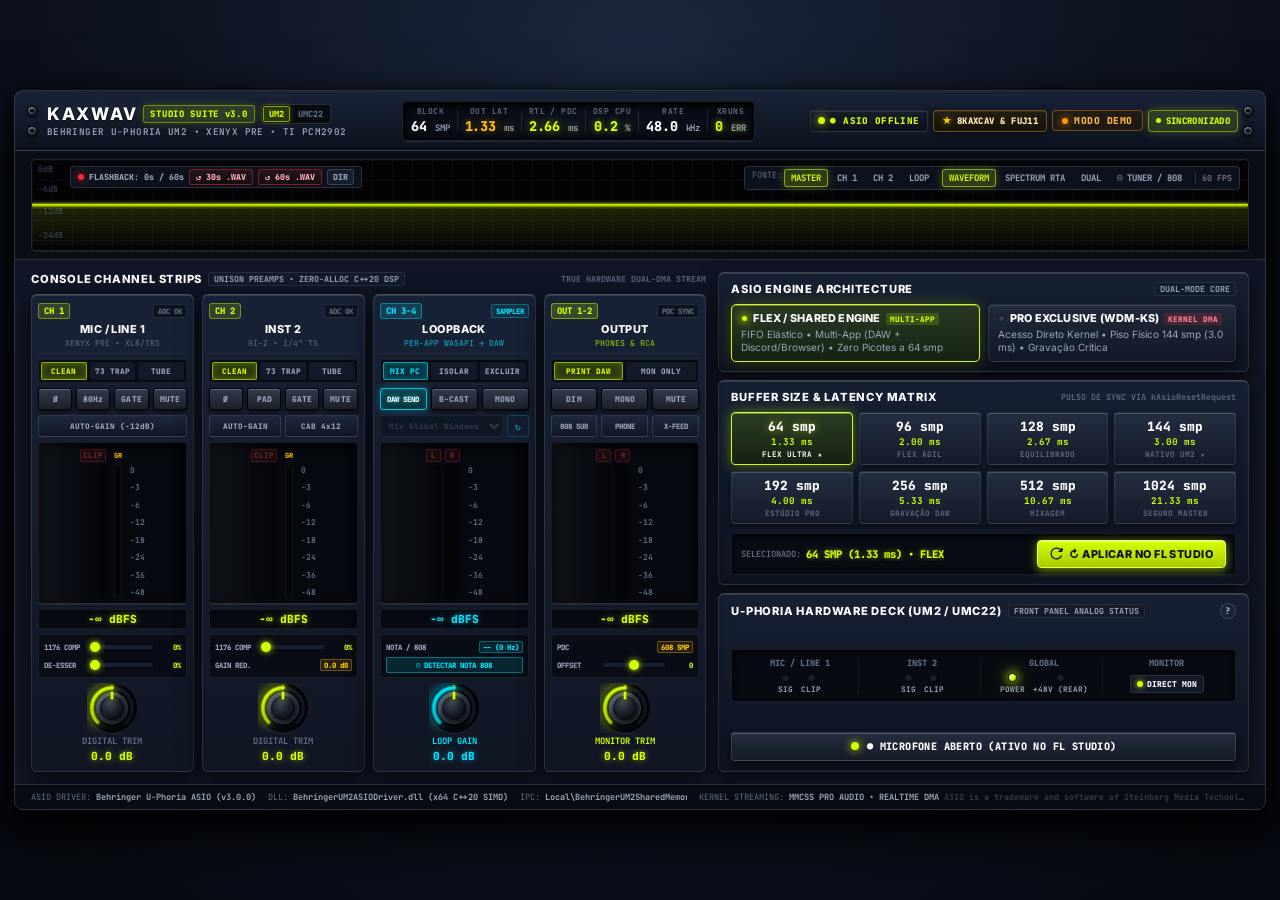
==== panel/web/index.html @ d06e55dd "chore: importa código atual (estado pós-rollback 31/10) Importa C:\driver xd\behringer-um2 conforme " ====
<!DOCTYPE html>
<html lang="pt-BR">
<head>
  <meta charset="UTF-8">
  <meta name="viewport" content="width=device-width, initial-scale=1.0">
  <title>KaxWav Studio — Behringer U-Phoria Console</title>
  <link rel="preconnect" href="https://fonts.googleapis.com">
  <link rel="preconnect" href="https://fonts.gstatic.com" crossorigin>
  <link href="https://fonts.googleapis.com/css2?family=Inter:wght@400;500;600;700;800&family=JetBrains+Mono:wght@400;500;600;700;800&display=swap" rel="stylesheet">
  <link rel="stylesheet" href="style.css">
</head>
<body class="studio-body">
  <!-- Shared Hardware SVG Gradients & Filters (Skeuomorphic Realism) -->
  <svg width="0" height="0" style="position:absolute;visibility:hidden;" aria-hidden="true">
    <defs>
      <linearGradient id="knobBevelGrad" x1="20%" y1="15%" x2="80%" y2="85%">
        <stop offset="0%" stop-color="#555E72" />
        <stop offset="40%" stop-color="#2D3342" />
        <stop offset="100%" stop-color="#141822" />
      </linearGradient>
      <radialGradient id="knobDishGrad" cx="38%" cy="32%" r="65%">
        <stop offset="0%" stop-color="#3A4354" />
        <stop offset="65%" stop-color="#1B202A" />
        <stop offset="100%" stop-color="#0E1117" />
      </radialGradient>
    </defs>
  </svg>

  <!-- 19" Rack Chassis Unit -->
  <div class="rack-chassis">
    
    <!-- TOP RACK HEADER (Altura Fixa 68px, Exclusivo UM2) -->
    <header class="top-rack-header">
      <!-- Left: Machined Rack Screws & Logo -->
      <div class="header-left">
        <div class="rack-screws">
          <div class="hex-screw"><div class="hex-inner"></div></div>
          <div class="hex-screw"><div class="hex-inner"></div></div>
        </div>
        <div class="brand-group">
          <div class="brand-line">
            <span class="brand-title">KAXWAV</span>
            <span class="badge-studio">STUDIO SUITE v3.0</span>
            <div class="hw-model-switch" id="hwModelSwitch" title="Alternar perfil de hardware entre Behringer UM2 (XENYX) e UMC22 (MIDAS)">
              <button class="btn-hw-model active" id="btnModelUm2" data-model="0">UM2</button>
              <button class="btn-hw-model" id="btnModelUmc22" data-model="1">UMC22</button>
            </div>
          </div>
          <span class="brand-subtitle" id="brandSubtitle">BEHRINGER U-PHORIA UM2 • XENYX PRE • TI PCM2902</span>
        </div>
      </div>

      <!-- Center: Unified OLED Hardware Telemetry Display -->
      <div class="telemetry-oled-panel">
        <div class="oled-cell">
          <span class="oled-label">BLOCK</span>
          <span class="oled-val" id="oledBlockSize">64 <small>SMP</small></span>
        </div>
        <div class="oled-sep"></div>
        <div class="oled-cell">
          <span class="oled-label">OUT LAT</span>
          <span class="oled-val oled-amber" id="oledOutLatency">1.33 <small>ms</small></span>
        </div>
        <div class="oled-sep"></div>
        <div class="oled-cell" title="Latência total reportada ao DAW (Plugin Delay Compensation)">
          <span class="oled-label">RTL / PDC</span>
          <span class="oled-val oled-neon" id="oledRtlLatency">2.66 <small>ms</small></span>
        </div>
        <div class="oled-sep"></div>
        <div class="oled-cell" title="Carga de CPU do motor DSP C++20 em tempo real (QPC)">
          <span class="oled-label">DSP CPU</span>
          <span class="oled-val oled-green" id="oledDspCpu">0.2 <small>%</small></span>
        </div>
        <div class="oled-sep"></div>
        <div class="oled-cell">
          <span class="oled-label">RATE</span>
          <span class="oled-val" id="oledSampleRate">48.0 <small>kHz</small></span>
        </div>
        <div class="oled-sep"></div>
        <div class="oled-cell">
          <span class="oled-label">XRUNS</span>
          <span class="oled-val oled-green" id="oledXruns">0 <small>ERR</small></span>
        </div>
      </div>

      <!-- Right: ASIO Status Capsule & Sync Badge -->
      <div class="header-right">
        <div class="asio-status-badge active" id="asioBadge">
          <span class="status-led-pulse" id="asioLedPulse"></span>
          <span class="asio-status-text" id="asioStatusText">DSP ACTIVE • UM2</span>
        </div>
        <button class="credits-badge-capsule" id="btnCredits" title="Créditos dos Desenvolvedores e Apoio ao Projeto">
          <span class="credits-star">★</span>
          <span class="credits-text">8KAXCAV &amp; FUJ11</span>
        </button>
        <div class="license-badge-capsule demo" id="licenseBadgeCapsule" title="Clique para gerenciar licença KaxWav Pro">
          <span class="license-dot"></span>
          <span class="license-text" id="licenseBadgeText">MODO DEMO</span>
        </div>
        <div class="sync-badge-capsule synced" id="syncStatusCapsule">
          <span class="sync-dot"></span>
          <span class="sync-text" id="syncStatusText">SINCRONIZADO</span>
        </div>
        <div class="rack-screws right-screws">
          <div class="hex-screw"><div class="hex-inner"></div></div>
          <div class="hex-screw"><div class="hex-inner"></div></div>
        </div>
      </div>
    </header>

    <!-- DUAL SIGNAL MONITOR (Osciloscópio CRT + Analisador de Espectro RTA + Chromatic Tuner / 808 Key) -->
    <section class="signal-monitor-section">
      <div class="monitor-glass-viewport">
        <!-- Canvas de alta precisão 60 FPS -->
        <canvas id="scopeCanvas" height="92"></canvas>
        <div class="graticule-overlay" id="graticuleOverlay">
          <span class="grat-db db-0">0dB</span>
          <span class="grat-db db-6">-6dB</span>
          <span class="grat-db db-12">-12dB</span>
          <span class="grat-db db-24">-24dB</span>
        </div>
        <div class="crt-scanlines"></div>

        <!-- Flashback 60s Circular RAM Recorder Bar (Top-Left) -->
        <div class="flashback-bar-left" id="flashbackBar" title="Gravador circular em RAM: salva os últimos 30s ou 60s de áudio mesmo sem apertar REC no DAW">
          <span class="flashback-rec-dot"></span>
          <span class="flashback-status-text" id="flashbackStatusText">FLASHBACK: 0s / 60s</span>
          <button class="btn-flashback-pill" id="btnFlashback30" title="Salvar últimos 30 segundos em .WAV (16-bit 48kHz Estéreo)">↺ 30s .WAV</button>
          <button class="btn-flashback-pill" id="btnFlashback60" title="Salvar últimos 60 segundos em .WAV (16-bit 48kHz Estéreo)">↺ 60s .WAV</button>
          <button class="btn-flashback-pill btn-flashback-folder" id="btnFlashbackFolder" title="Abrir pasta de capturas Flashback">DIR</button>
        </div>

        <!-- Monitor Bar Controls (Top-Right) -->
        <div class="monitor-controls-row">
          <div class="source-selector" id="scopeSourceSelector" title="Canal fonte do osciloscópio / RTA">
            <span class="ctrl-sublabel">FONTE:</span>
            <button class="btn-source-pill active" data-source="master">MASTER</button>
            <button class="btn-source-pill" data-source="ch1">CH 1</button>
            <button class="btn-source-pill" data-source="ch2">CH 2</button>
            <button class="btn-source-pill" data-source="loopback">LOOP</button>
          </div>
          <div class="source-selector" id="tunerSourceSelector" style="display:none;" title="Canal fonte do Afinador Cromático YIN / Detector de 808">
            <span class="ctrl-sublabel">AFINAR:</span>
            <button class="btn-tuner-src-pill" data-tunersrc="1">CH1 VOZ</button>
            <button class="btn-tuner-src-pill active" data-tunersrc="2">CH2 INST</button>
            <button class="btn-tuner-src-pill" data-tunersrc="3">LOOP 808</button>
          </div>
          <div class="mode-selector">
            <button class="btn-mode-pill active" id="btnModeWave">WAVEFORM</button>
            <button class="btn-mode-pill" id="btnModeRta">SPECTRUM RTA</button>
            <button class="btn-mode-pill" id="btnModeDual">DUAL</button>
            <button class="btn-mode-pill btn-mode-tuner" id="btnModeTuner" title="Afinador Cromático Estroboscópico YIN + Detector de Nota Fundamental de 808">◎ TUNER / 808</button>
          </div>
          <span class="fps-badge">60 FPS</span>
        </div>
      </div>
    </section>

    <!-- MAIN CONSOLE WORKSPACE (Duas Colunas Balanceadas: 58% Mixer / 42% Engine) -->
    <main class="console-main-layout">
      
      <!-- COLUNA ESQUERDA (58%): 4 CHANNEL STRIPS VERTICAIS ESTILO CONSOLE SSL / UA -->
      <section class="channel-strips-col">
        <div class="module-title-bar">
          <div class="title-with-pill">
            <span class="panel-section-title">CONSOLE CHANNEL STRIPS</span>
            <span class="pill-spec">UNISON PREAMPS • ZERO-ALLOC C++20 DSP</span>
          </div>
          <span class="txt-subinfo">TRUE HARDWARE DUAL-DMA STREAM</span>
        </div>

        <div class="channel-strips-grid">
          
          <!-- STRIP 1: CH 1 • MIC / LINE 1 (XLR/TRS) -->
          <div class="channel-strip" id="stripCh1">
            <div class="strip-header">
              <div class="strip-badge-row">
                <span class="strip-id-badge ch1-badge">CH 1</span>
                <span class="adc-clip-badge" id="adcClipBadge1" title="Indicador de Saturação do Conversor Analógico-Digital Burr-Brown PCM2902 (Pré-Trim)">ADC OK</span>
              </div>
              <span class="strip-title" title="Input 1: Microfone XLR ou Line In TRS">MIC / LINE 1</span>
              <span class="strip-spec" id="ch1PreSpec">XENYX PRE • XLR/TRS</span>
            </div>

            <!-- Seletor de Modelagem Analógica Unison -->
            <div class="strip-mode-bar" title="Modelagem Harmônica de Pré-Amplificador Analógico">
              <button class="btn-strip-mode active" data-ch="1" data-preamp="0">CLEAN</button>
              <button class="btn-strip-mode" data-ch="1" data-preamp="1" title="Neve 1073 Trap Vocal: Corpo em 110Hz, Saturação Assimétrica + Air 12kHz">73 TRAP</button>
              <button class="btn-strip-mode" data-ch="1" data-preamp="2" title="12AX7 Tube Warmth: Harmônicos Pares Quentes">TUBE</button>
            </div>

            <!-- Botões Táticos de Canal estilo SSL -->
            <div class="tactile-buttons-row">
              <button class="btn-tactile" id="btnPhase1" title="Inversor de Fase Polaridade 180°">Ø</button>
              <button class="btn-tactile" id="btnHpf1" title="Filtro Passa-Altas 80Hz Low-Cut">80Hz</button>
              <button class="btn-tactile" id="btnGate1" title="Noise Gate de Estúdio com Histerese (-52dBFS)">GATE</button>
              <button class="btn-tactile btn-mute-ch" id="btnMute1" title="Mute Instantâneo deste canal">MUTE</button>
            </div>

            <!-- Barra Utilitária: Smart Auto-Gain -->
            <div class="strip-utility-bar">
              <button class="btn-utility-action" id="btnAutoGain1" title="Calibra automaticamente o Digital Trim para cravar picos vocais em -12 dBFS">AUTO-GAIN (-12dB)</button>
            </div>

            <!-- Medidor VU Vertical + Barra de Gain Reduction (GR) -->
            <div class="vertical-vu-chassis">
              <div class="meter-rail">
                <div class="clip-led-top" id="clipLed1" title="Clique para resetar indicador de pico">CLIP</div>
                <canvas id="vuCanvas1" class="vertical-vu-canvas" width="26" height="132"></canvas>
              </div>
              <div class="gr-rail" title="Redução de Ganho (GR) do Compressor 1176 FET + De-Esser">
                <span class="gr-tag" id="grTag1">GR</span>
                <div class="gr-track">
                  <div class="gr-fill" id="grFill1"></div>
                </div>
              </div>
              <div class="vu-scale-labels">
                <span>0</span><span>-3</span><span>-6</span><span>-12</span><span>-18</span><span>-24</span><span>-36</span><span>-48</span>
              </div>
            </div>

            <!-- Leitura Digital Tabular -->
            <div class="db-readout-box" id="dbBox1">-∞ dBFS</div>

            <!-- Rack Micro-FX: 1176 FET Comp + De-Esser -->
            <div class="strip-fx-rack">
              <div class="fx-slider-row" title="Compressor Vocal Estilo 1176 FET (Ataque Rápido)">
                <span class="fx-lbl">1176 COMP</span>
                <input type="range" class="fx-mini-slider" id="sliderComp1" min="0" max="100" value="0">
                <span class="fx-val" id="valComp1">0%</span>
              </div>
              <div class="fx-slider-row" title="De-Esser Dinâmico Split-Band (6.5kHz Sibilância)">
                <span class="fx-lbl">DE-ESSER</span>
                <input type="range" class="fx-mini-slider" id="sliderDeEss1" min="0" max="100" value="0">
                <span class="fx-val" id="valDeEss1">0%</span>
              </div>
            </div>

            <!-- Rotary Vector Knob: Digital Trim -->
            <div class="strip-knob-wrapper">
              <div class="rotary-knob-dial" id="knobTrim1" data-val="100" data-min="0" data-max="200" title="Arrastar verticalmente para Trim (-24dB a +12dB) • Duplo-clique reseta em 0.0dB">
                <svg class="knob-svg" viewBox="0 0 56 56">
                  <circle cx="28" cy="28" r="26" class="knob-well"/>
                  <circle cx="28" cy="4" r="1.5" class="knob-top-bead"/>
                  <circle cx="28" cy="28" r="22.5" class="knob-base-ring"/>
                  <circle cx="28" cy="28" r="22.5" class="knob-fill-arc" id="arcTrim1"/>
                  <circle cx="28" cy="28" r="17.5" class="knob-cap-outer" fill="url(#knobBevelGrad)"/>
                  <circle cx="28" cy="28" r="13" class="knob-cap-inner" fill="url(#knobDishGrad)"/>
                  <line x1="28" y1="11" x2="28" y2="17" class="knob-needle" id="needleTrim1"/>
                </svg>
              </div>
              <span class="knob-legend">DIGITAL TRIM</span>
              <span class="knob-numeric" id="valTrim1">0.0 dB</span>
            </div>
          </div>

          <!-- STRIP 2: CH 2 • INST 2 (HI-Z 1/4" TS GUITAR/BASS) -->
          <div class="channel-strip" id="stripCh2">
            <div class="strip-header">
              <div class="strip-badge-row">
                <span class="strip-id-badge ch2-badge">CH 2</span>
                <span class="adc-clip-badge" id="adcClipBadge2" title="Indicador de Saturação do Conversor Analógico-Digital Burr-Brown PCM2902 (Pré-Trim)">ADC OK</span>
              </div>
              <span class="strip-title" title="Input 2: Instrumento P10 Hi-Z Direto (Guitarra/Baixo)">INST 2</span>
              <span class="strip-spec">HI-Z • 1/4" TS</span>
            </div>

            <!-- Seletor de Modelagem Analógica Unison -->
            <div class="strip-mode-bar" title="Modelagem Harmônica de Pré-Amplificador de Instrumento">
              <button class="btn-strip-mode active" data-ch="2" data-preamp="0">CLEAN</button>
              <button class="btn-strip-mode" data-ch="2" data-preamp="1" title="73 Drive: Corpo Grave e Mordida Média">73 TRAP</button>
              <button class="btn-strip-mode" data-ch="2" data-preamp="2" title="12AX7 Tube DI: Saturação Valvulada para Guitarra/Baixo">TUBE</button>
            </div>

            <!-- Botões Táticos de Canal -->
            <div class="tactile-buttons-row">
              <button class="btn-tactile" id="btnPhase2" title="Inversor de Fase Polaridade 180°">Ø</button>
              <button class="btn-tactile" id="btnPad2" title="Atenuador PAD -10dB (Instrumento Hi-Z)">PAD</button>
              <button class="btn-tactile" id="btnGate2" title="Noise Gate de Estúdio com Histerese (-52dBFS)">GATE</button>
              <button class="btn-tactile btn-mute-ch" id="btnMute2" title="Mute Instantâneo deste canal">MUTE</button>
            </div>

            <!-- Barra Utilitária: Auto-Gain + Cab Sim 4x12 -->
            <div class="strip-utility-bar">
              <button class="btn-utility-action half-util" id="btnAutoGain2" title="Calibra automaticamente o nível de entrada Hi-Z para -12 dBFS">AUTO-GAIN</button>
              <button class="btn-utility-action half-util" id="btnCab2" title="Simulador Analógico de Gabinete 4x12 (Ressono 110Hz + Presença 2.2kHz + Roll-off 4.8kHz)">CAB 4x12</button>
            </div>

            <!-- Medidor VU Vertical + Barra de Gain Reduction (GR) -->
            <div class="vertical-vu-chassis">
              <div class="meter-rail">
                <div class="clip-led-top" id="clipLed2" title="Clique para resetar indicador de pico">CLIP</div>
                <canvas id="vuCanvas2" class="vertical-vu-canvas" width="26" height="132"></canvas>
              </div>
              <div class="gr-rail" title="Redução de Ganho (GR) do Compressor 1176 FET">
                <span class="gr-tag" id="grTag2">GR</span>
                <div class="gr-track">
                  <div class="gr-fill" id="grFill2"></div>
                </div>
              </div>
              <div class="vu-scale-labels">
                <span>0</span><span>-3</span><span>-6</span><span>-12</span><span>-18</span><span>-24</span><span>-36</span><span>-48</span>
              </div>
            </div>

            <!-- Leitura Digital Tabular -->
            <div class="db-readout-box" id="dbBox2">-∞ dBFS</div>

            <!-- Rack Micro-FX: 1176 FET Comp + GR Readout -->
            <div class="strip-fx-rack">
              <div class="fx-slider-row" title="Compressor de Instrumento Estilo 1176 FET">
                <span class="fx-lbl">1176 COMP</span>
                <input type="range" class="fx-mini-slider" id="sliderComp2" min="0" max="100" value="0">
                <span class="fx-val" id="valComp2">0%</span>
              </div>
              <div class="fx-slider-row fx-info-row">
                <span class="fx-lbl">GAIN RED.</span>
                <span class="fx-val-badge" id="lblGrDb2">0.0 dB</span>
              </div>
            </div>

            <!-- Rotary Vector Knob: Digital Trim -->
            <div class="strip-knob-wrapper">
              <div class="rotary-knob-dial" id="knobTrim2" data-val="100" data-min="0" data-max="200" title="Arrastar verticalmente para Trim (-24dB a +12dB) • Duplo-clique reseta em 0.0dB">
                <svg class="knob-svg" viewBox="0 0 56 56">
                  <circle cx="28" cy="28" r="26" class="knob-well"/>
                  <circle cx="28" cy="4" r="1.5" class="knob-top-bead"/>
                  <circle cx="28" cy="28" r="22.5" class="knob-base-ring"/>
                  <circle cx="28" cy="28" r="22.5" class="knob-fill-arc" id="arcTrim2"/>
                  <circle cx="28" cy="28" r="17.5" class="knob-cap-outer" fill="url(#knobBevelGrad)"/>
                  <circle cx="28" cy="28" r="13" class="knob-cap-inner" fill="url(#knobDishGrad)"/>
                  <line x1="28" y1="11" x2="28" y2="17" class="knob-needle" id="needleTrim2"/>
                </svg>
              </div>
              <span class="knob-legend">DIGITAL TRIM</span>
              <span class="knob-numeric" id="valTrim2">0.0 dB</span>
            </div>
          </div>

          <!-- STRIP 3: CH 3-4 • LOOPBACK VIRTUAL (STEREO L/R & PER-APP SAMPLER) -->
          <div class="channel-strip strip-loopback" id="stripLoopback">
            <div class="strip-header">
              <div class="strip-badge-row">
                <span class="strip-id-badge loop-badge">CH 3-4</span>
                <span class="adc-clip-badge cyan-chip" id="loopStatusChip">SAMPLER</span>
              </div>
              <span class="strip-title" title="Áudio do Windows ou de Aplicativo Isolado roteado para o DAW">LOOPBACK</span>
              <span class="strip-spec loop-spec">PER-APP WASAPI → DAW</span>
            </div>

            <!-- Seletor de Modo de Captura Loopback -->
            <div class="strip-mode-bar" title="Modo de Captura WASAPI: Mix Global do PC, Isolar apenas 1 App ou Excluir 1 App (Ex: Discord)">
              <button class="btn-strip-mode cyan-mode active" data-loopmode="0" title="Captura todo o áudio do Windows">MIX PC</button>
              <button class="btn-strip-mode cyan-mode" data-loopmode="1" title="Captura SOMENTE o aplicativo selecionado abaixo (ignora Discord e alertas)">ISOLAR</button>
              <button class="btn-strip-mode cyan-mode" data-loopmode="2" title="Captura tudo EXCETO o aplicativo selecionado">EXCLUIR</button>
            </div>

            <!-- Botões Táticos de Roteamento -->
            <div class="tactile-buttons-row three-cols">
              <button class="btn-tactile btn-daw-send active" id="btnDawSend" title="Enviar áudio do Loopback para os canais 3 e 4 do FL Studio">DAW SEND</button>
              <button class="btn-tactile btn-broadcast" id="btnBroadcastMix" title="Broadcast Mix: Mixa Loopback + Microfone CH1 + Instrumento CH2">B-CAST</button>
              <button class="btn-tactile" id="btnLoopMono" title="Somar para sinal Mono">MONO</button>
            </div>

            <!-- Seletor de Processo (PID) para Captura por Aplicativo -->
            <div class="strip-utility-bar" id="loopbackPidRow">
              <select class="select-app-pid" id="selectLoopPid" title="Selecione o aplicativo alvo para ISOLAR ou EXCLUIR no Loopback">
                <option value="0">Mix Global Windows (PC)</option>
              </select>
              <button class="btn-refresh-pids" id="btnRefreshPids" title="Atualizar lista de aplicativos de áudio abertos">↻</button>
            </div>

            <!-- Medidor VU Estéreo Duplo L/R -->
            <div class="vertical-vu-chassis dual-rail-chassis">
              <div class="stereo-rail-group">
                <div class="meter-rail">
                  <div class="clip-led-top mini-clip" id="clipLedLoopL">L</div>
                  <canvas id="vuCanvasLoopL" class="vertical-vu-canvas half-rail" width="15" height="132"></canvas>
                </div>
                <div class="meter-rail">
                  <div class="clip-led-top mini-clip" id="clipLedLoopR">R</div>
                  <canvas id="vuCanvasLoopR" class="vertical-vu-canvas half-rail" width="15" height="132"></canvas>
                </div>
              </div>
              <div class="vu-scale-labels">
                <span>0</span><span>-3</span><span>-6</span><span>-12</span><span>-18</span><span>-24</span><span>-36</span><span>-48</span>
              </div>
            </div>

            <!-- Leitura Digital Tabular -->
            <div class="db-readout-box loop-readout" id="dbBoxLoop">-∞ dBFS</div>

            <!-- Rack Micro-FX: Detector de 808 & Nota Fundamental -->
            <div class="strip-fx-rack">
              <div class="fx-slider-row fx-info-row">
                <span class="fx-lbl">NOTA / 808</span>
                <span class="fx-val-badge cyan-badge" id="lblLoopTunerNote">-- (0 Hz)</span>
              </div>
              <button class="btn-fx-trigger" id="btnLoopDetect808" title="Abrir Afinador / Detector de 808 focado na sample do Loopback">◎ DETECTAR NOTA 808</button>
            </div>

            <!-- Rotary Vector Knob: Loopback Gain -->
            <div class="strip-knob-wrapper">
              <div class="rotary-knob-dial" id="knobLoopGain" data-val="100" data-min="0" data-max="200" title="Arrastar verticalmente para alterar Ganho de Loopback • Duplo-clique reseta em 0.0dB">
                <svg class="knob-svg" viewBox="0 0 56 56">
                  <circle cx="28" cy="28" r="26" class="knob-well"/>
                  <circle cx="28" cy="4" r="1.5" class="knob-top-bead"/>
                  <circle cx="28" cy="28" r="22.5" class="knob-base-ring"/>
                  <circle cx="28" cy="28" r="22.5" class="knob-fill-arc cyan-arc" id="arcLoopGain"/>
                  <circle cx="28" cy="28" r="17.5" class="knob-cap-outer" fill="url(#knobBevelGrad)"/>
                  <circle cx="28" cy="28" r="13" class="knob-cap-inner" fill="url(#knobDishGrad)"/>
                  <line x1="28" y1="11" x2="28" y2="17" class="knob-needle" id="needleLoopGain"/>
                </svg>
              </div>
              <span class="knob-legend loop-legend">LOOP GAIN</span>
              <span class="knob-numeric cyan-val" id="valLoopGain">0.0 dB</span>
            </div>
          </div>

          <!-- STRIP 4: OUT 1-2 • OUTPUT (PHONES & RCA + MIX CHECK) -->
          <div class="channel-strip strip-master" id="stripMaster">
            <div class="strip-header">
              <div class="strip-badge-row">
                <span class="strip-id-badge master-badge">OUT 1-2</span>
                <span class="adc-clip-badge" id="pdcBadgeMaster" title="Latência total reportada ao DAW via ASIOGetLatencies">PDC SYNC</span>
              </div>
              <span class="strip-title" title="Saída Master de Fone P10 e RCA Traseiro">OUTPUT</span>
              <span class="strip-spec master-spec">PHONES &amp; RCA</span>
            </div>

            <!-- Seletor de Roteamento DSP: Print DAW vs Monitor Only -->
            <div class="strip-mode-bar" title="Define se o DSP (Preamp/Comp/De-Ess) é gravado no DAW ou ouvido apenas na monitoração">
              <button class="btn-strip-mode active" id="btnDspPrint" data-mononly="0" title="Grava o sinal processado pelo DSP diretamente no DAW">PRINT DAW</button>
              <button class="btn-strip-mode" id="btnDspMonOnly" data-mononly="1" title="Envia sinal limpo (Dry) ao DAW e aplica DSP apenas na monitoração">MON ONLY</button>
            </div>

            <!-- Botões Táticos de Saída -->
            <div class="tactile-buttons-row three-cols">
              <button class="btn-tactile" id="btnDim" title="Atenuador DIM (-14dB no monitor)">DIM</button>
              <button class="btn-tactile" id="btnMasterMono" title="Checagem rápida de mixagem em Mono">MONO</button>
              <button class="btn-tactile btn-mute-ch" id="btnMuteMaster" title="Mute Geral de Saída">MUTE</button>
            </div>

            <!-- Barra Utilitária: Producer Mix Check Matrix -->
            <div class="strip-utility-bar">
              <button class="btn-utility-action third-util" id="btnMonSub" title="Filtro Sub-Check (<120Hz): Isola o grave do 808 e Kick">808 SUB</button>
              <button class="btn-utility-action third-util" id="btnMonPhone" title="Simulador de Alto-Falante de Celular (300Hz-3.5kHz)">PHONE</button>
              <button class="btn-utility-action third-util" id="btnMonXfeed" title="Crossfeed Acústico de Monitores de Estúdio para Fones">X-FEED</button>
            </div>

            <!-- Medidor VU Estéreo Duplo L/R -->
            <div class="vertical-vu-chassis dual-rail-chassis">
              <div class="stereo-rail-group">
                <div class="meter-rail">
                  <div class="clip-led-top mini-clip" id="clipLedOutL">L</div>
                  <canvas id="vuCanvasOutL" class="vertical-vu-canvas half-rail" width="15" height="132"></canvas>
                </div>
                <div class="meter-rail">
                  <div class="clip-led-top mini-clip" id="clipLedOutR">R</div>
                  <canvas id="vuCanvasOutR" class="vertical-vu-canvas half-rail" width="15" height="132"></canvas>
                </div>
              </div>
              <div class="vu-scale-labels">
                <span>0</span><span>-3</span><span>-6</span><span>-12</span><span>-18</span><span>-24</span><span>-36</span><span>-48</span>
              </div>
            </div>

            <!-- Leitura Digital Tabular -->
            <div class="db-readout-box master-readout" id="dbBoxOut">-∞ dBFS</div>

            <!-- Rack Micro-FX: Calibração Fina de PDC Offset -->
            <div class="strip-fx-rack">
              <div class="fx-slider-row fx-info-row" title="Latência total reportada ao FL Studio / DAW (In / Out)">
                <span class="fx-lbl">PDC</span>
                <span class="fx-val-badge" id="lblTotalPdc">608 SMP</span>
              </div>
              <div class="fx-slider-row" title="Ajuste fino de compensação de atraso de gravação (-256 a +256 samples)">
                <span class="fx-lbl">OFFSET</span>
                <input type="range" class="fx-mini-slider" id="sliderPdcOffset" min="-256" max="256" value="0">
                <span class="fx-val" id="valPdcOffset">0</span>
              </div>
            </div>

            <!-- Rotary Vector Knob: Monitor Master Level -->
            <div class="strip-knob-wrapper">
              <div class="rotary-knob-dial master-dial" id="knobMasterOut" data-val="100" data-min="0" data-max="200" title="Arrastar verticalmente para ajuste fino Master • Duplo-clique reseta em 0.0dB">
                <svg class="knob-svg" viewBox="0 0 56 56">
                  <circle cx="28" cy="28" r="26" class="knob-well"/>
                  <circle cx="28" cy="4" r="1.5" class="knob-top-bead"/>
                  <circle cx="28" cy="28" r="22.5" class="knob-base-ring"/>
                  <circle cx="28" cy="28" r="22.5" class="knob-fill-arc green-arc" id="arcMasterOut"/>
                  <circle cx="28" cy="28" r="17.5" class="knob-cap-outer" fill="url(#knobBevelGrad)"/>
                  <circle cx="28" cy="28" r="13" class="knob-cap-inner" fill="url(#knobDishGrad)"/>
                  <line x1="28" y1="11" x2="28" y2="17" class="knob-needle" id="needleMasterOut"/>
                </svg>
              </div>
              <span class="knob-legend master-legend">MONITOR TRIM</span>
              <span class="knob-numeric green-val" id="valMasterOut">0.0 dB</span>
            </div>
          </div>

        </div>
      </section>

      <!-- COLUNA DIREITA (42%): MOTOR ASIO, MATRIZ DE BUFFER & PAINEL FÍSICO UM2 -->
      <section class="engine-controls-col">
        
        <!-- MÓDULO 1: SELETOR DE ARQUITETURA DO MOTOR ASIO -->
        <div class="engine-module-box">
          <div class="module-title-bar">
            <span class="panel-section-title">ASIO ENGINE ARCHITECTURE</span>
            <span class="pill-spec">DUAL-MODE CORE</span>
          </div>

          <div class="engine-architecture-cards">
            <!-- Flex / Shared Engine -->
            <button class="btn-engine-card active" id="cardModeShared" data-mode="shared">
              <div class="card-top-row">
                <span class="mode-led-dot active"></span>
                <span class="card-engine-name">FLEX / SHARED ENGINE</span>
                <span class="card-badge-pill">MULTI-APP</span>
              </div>
              <span class="card-engine-desc">FIFO Elástico • Multi-App (DAW + Discord/Browser) • Zero Picotes a 64 smp</span>
            </button>

            <!-- Pro Exclusive Engine -->
            <button class="btn-engine-card" id="cardModeExclusive" data-mode="exclusive">
              <div class="card-top-row">
                <span class="mode-led-dot"></span>
                <span class="card-engine-name">PRO EXCLUSIVE (WDM-KS)</span>
                <span class="card-badge-pill exclusive-pill">KERNEL DMA</span>
              </div>
              <span class="card-engine-desc">Acesso Direto Kernel • Piso Físico 144 smp (3.0 ms) • Gravação Crítica</span>
            </button>
          </div>
        </div>

        <!-- MÓDULO 2: MATRIZ TÁTICA DE BUFFER SIZE (GRID 4x2) -->
        <div class="engine-module-box">
          <div class="module-title-bar">
            <span class="panel-section-title">BUFFER SIZE &amp; LATENCY MATRIX</span>
            <span class="txt-subinfo">PULSO DE SYNC VIA kAsioResetRequest</span>
          </div>

          <div class="buffer-matrix-grid" id="bufferMatrixGrid">
            <!-- Gerado via JavaScript: 64, 96, 128, 144, 192, 256, 512, 1024 -->
          </div>

          <!-- Barra de Ação e Sincronização em Linha Única -->
          <div class="sync-action-strip">
            <div class="selected-target-spec">
              <span class="spec-label">SELECIONADO:</span>
              <span class="spec-val" id="lblSelectedSpec">64 SMP (1.33 ms) • FLEX</span>
            </div>
            <button class="btn-apply-sync" id="btnApplySync">
              <svg class="sync-icon-svg" viewBox="0 0 24 24" fill="none" stroke="currentColor" stroke-width="2.2">
                <path d="M21.5 2v6h-6M21.34 15.57a10 10 0 1 1-.57-8.38l5.67-5.67"/>
              </svg>
              <span id="btnApplyText">↻ APLICAR NO FL STUDIO</span>
            </button>
          </div>
        </div>

        <!-- MÓDULO 3: PAINEL FÍSICO BEHRINGER U-PHORIA UM2 (HARDWARE LED DECK) -->
        <div class="engine-module-box um2-hardware-deck">
          <div class="module-title-bar">
            <div class="title-with-pill">
              <span class="panel-section-title">U-PHORIA HARDWARE DECK (UM2 / UMC22)</span>
              <span class="pill-spec">FRONT PANEL ANALOG STATUS</span>
            </div>
            <span class="info-help-icon" title="A Behringer UM2/UMC22 possui controles de ganho de entrada (Gain 1 e 2) e Direct Monitor puramente analógicos na carcaça. O painel KaxWav v3.0 adiciona Unison Preamps, 1176 FET, De-Esser, Per-App Loopback e Flashback 60s.">?</span>
          </div>

          <!-- Mini Deck imitativo do painel frontal da UM2 -->
          <div class="hardware-mimic-panel">
            <div class="hw-channel-bank">
              <span class="hw-bank-title">MIC / LINE 1</span>
              <div class="hw-leds-row">
                <div class="hw-led-item">
                  <span class="hw-led-bulb led-green" id="hwLedSig1"></span>
                  <span class="hw-led-tag">SIG</span>
                </div>
                <div class="hw-led-item">
                  <span class="hw-led-bulb led-red" id="hwLedClip1"></span>
                  <span class="hw-led-tag">CLIP</span>
                </div>
              </div>
            </div>

            <div class="hw-channel-bank">
              <span class="hw-bank-title">INST 2</span>
              <div class="hw-leds-row">
                <div class="hw-led-item">
                  <span class="hw-led-bulb led-green" id="hwLedSig2"></span>
                  <span class="hw-led-tag">SIG</span>
                </div>
                <div class="hw-led-item">
                  <span class="hw-led-bulb led-red" id="hwLedClip2"></span>
                  <span class="hw-led-tag">CLIP</span>
                </div>
              </div>
            </div>

            <div class="hw-channel-bank">
              <span class="hw-bank-title">GLOBAL</span>
              <div class="hw-leds-row">
                <div class="hw-led-item">
                  <span class="hw-led-bulb led-green on"></span>
                  <span class="hw-led-tag">POWER</span>
                </div>
                <div class="hw-led-item" title="Chave física deslizante no painel traseiro (Hardware UM2/UMC22)">
                  <span class="hw-led-bulb led-amber" id="hwLedPhantom"></span>
                  <span class="hw-led-tag">+48V (REAR)</span>
                </div>
              </div>
            </div>

            <div class="hw-channel-bank">
              <span class="hw-bank-title">MONITOR</span>
              <div class="hw-direct-badge">
                <span class="hw-switch-led on"></span>
                <span class="hw-switch-text">DIRECT MON</span>
              </div>
            </div>
          </div>

          <!-- Botão Tático Largo de Mute de Software -->
          <div class="fast-mute-bar">
            <button class="btn-fast-mute" id="btnGlobalMute">
              <span class="fast-mute-led led-green" id="fastMuteLed"></span>
              <span class="fast-mute-label" id="fastMuteLabel">● MICROFONE ABERTO (ATIVO NO FL STUDIO)</span>
            </button>
          </div>
        </div>

      </section>
    </main>

    <!-- FOOTER RACK RIBBON -->
    <footer class="bottom-rack-ribbon">
      <div class="ribbon-left">
        <span class="ribbon-tag">ASIO DRIVER: <strong id="footerDriverName">Behringer U-Phoria ASIO (v3.0.0)</strong></span>
        <span class="ribbon-tag">DLL: <strong>BehringerUM2ASIODriver.dll (x64 C++20 SIMD)</strong></span>
        <span class="ribbon-tag">IPC: <strong>Local\BehringerUM2SharedMemory (848 B)</strong></span>
      </div>
      <div class="ribbon-right">
        <span class="ribbon-tag">KERNEL STREAMING: <strong>MMCSS PRO AUDIO • REALTIME DMA</strong></span>
        <span class="ribbon-tag" style="opacity:0.65;font-size:0.52rem;">ASIO is a trademark and software of Steinberg Media Technologies GmbH</span>
      </div>
    </footer>

  </div>

  <!-- MODAL DE ATIVAÇÃO DE LICENÇA KAXWAV PRO (SKEUOMORPHIC STUDIO HARDWARE DIALOG) -->
  <div class="license-modal-backdrop" id="licenseModal" style="display:none;">
    <div class="license-modal-dialog">
      <div class="modal-rack-header">
        <div class="rack-screws">
          <div class="hex-screw"><div class="hex-inner"></div></div>
          <div class="hex-screw"><div class="hex-inner"></div></div>
        </div>
        <div class="modal-title-wrap">
          <span class="modal-title">SISTEMA DE LICENCIAMENTO KAXWAV PRO</span>
          <span class="modal-subtitle">CRIPTOGRAFIA DE GRAU MILITAR • HARDWARE ID BINDING</span>
        </div>
        <button class="btn-modal-close" id="btnCloseLicenseModal" title="Fechar">&times;</button>
      </div>

      <div class="modal-content-body">
        <!-- Status Card -->
        <div class="license-status-card" id="licenseStatusCard">
          <div class="lic-status-header">
            <span class="lic-status-badge demo" id="licCardBadge">MODO DEMONSTRAÇÃO</span>
            <span class="lic-status-tier" id="licCardTier">Restrição: Áudio pausa 2s a cada 120s</span>
          </div>
          <p class="lic-status-desc" id="licCardDesc">
            Ative sua licença para desbloquear latência ultrabaixa de 64 samples e fluxo ininterrupto de estúdio.
          </p>
        </div>

        <!-- Visor OLED do HWID da Máquina -->
        <div class="hwid-visor-group">
          <label class="modal-field-label">SEU HARDWARE ID DESTA MÁQUINA:</label>
          <div class="hwid-visor-row">
            <div class="hwid-oled-display">
              <span class="hwid-oled-text" id="hwidDisplay">CARREGANDO HWID...</span>
            </div>
            <button class="btn-copy-hwid" id="btnCopyHwid" title="Copiar HWID para a área de transferência">
              <span class="copy-icon">⎘</span>
              <span id="btnCopyHwidText">COPIAR ID</span>
            </button>
          </div>
          <span class="field-hint">Envie este Hardware ID para obter sua chave de ativação vitalícia.</span>
        </div>

        <!-- Input da Chave de Ativação -->
        <div class="license-input-group">
          <label class="modal-field-label">CHAVE DE ATIVAÇÃO PRO (BASE32):</label>
          <div class="license-input-wrapper">
            <input type="text" class="input-license-key" id="inputLicenseKey" placeholder="UM2-XXXX-XXXX-XXXX-XXXX" maxlength="23" spellcheck="false" autocomplete="off" />
          </div>
          <span class="field-hint">Formato: UM2-XXXX-XXXX-XXXX-XXXX</span>
        </div>

        <!-- Botões de Ação do Modal -->
        <div class="modal-actions-row">
          <button class="btn-activate-license" id="btnActivateLicense">
            <span class="activate-led" id="activateLed"></span>
            <span class="activate-text">ATIVAR LICENÇA PRO VITALÍCIO</span>
          </button>
        </div>
      </div>
    </div>
  </div>

  <!-- CREDITS & DONATE MODAL (Studio Hardware Rack Unit) -->
  <div class="license-modal-backdrop" id="creditsModal" style="display:none;">
    <div class="license-modal-dialog credits-modal-dialog">
      <div class="modal-rack-header">
        <div class="rack-screws">
          <div class="hex-screw"><div class="hex-inner"></div></div>
          <div class="hex-screw"><div class="hex-inner"></div></div>
        </div>
        <div class="modal-title-wrap">
          <span class="modal-title">CRÉDITOS &amp; SUPORTE • KAXWAV STUDIO</span>
          <span class="modal-subtitle" id="creditsModalSubtitle">KAXWAV STUDIO SUITE • ENGENHARIA DE ÁUDIO</span>
        </div>
        <button class="btn-modal-close" id="btnCloseCreditsModal" title="Fechar">&times;</button>
      </div>

      <div class="modal-content-body">
        <!-- Credits Hero Card -->
        <div class="credits-hero-card">
          <div class="credits-star-badge">★ DEV TEAM ★</div>
          <h2 class="credits-hero-title" id="creditsModalTitle">Created by 8kaxcav &amp; fuj11</h2>
          <p class="credits-hero-desc" id="creditsModalMessage">
            Gostou da latência absurda do driver? Apoie os criadores 8kaxcav &amp; fuj11 para continuarmos lançando atualizações!
          </p>
        </div>

        <!-- Donate Actions Box -->
        <div class="donate-actions-box" id="donateSection">
          <!-- Botão LivePix / Doação Online -->
          <button class="btn-donate-livepix" id="btnOpenDonateLink">
            <span class="donate-icon">⚡</span>
            <span id="btnDonateLabel">APOIE O PROJETO (DONATE)</span>
          </button>

          <!-- Visor Chave Pix com Copiar em 1 Clique -->
          <div class="pix-key-wrapper" id="pixSection">
            <label class="modal-field-label">CHAVE PIX DIRETA:</label>
            <div class="hwid-visor-row">
              <div class="hwid-oled-display pix-oled-display">
                <span class="hwid-oled-text" id="pixKeyDisplay">sua-chave-pix-aqui</span>
              </div>
              <button class="btn-copy-hwid" id="btnCopyPix" title="Copiar Chave Pix">
                <span class="copy-icon">⎘</span>
                <span id="btnCopyPixText">COPIAR PIX</span>
              </button>
            </div>
            <span class="field-hint">Qualquer valor ajuda a manter o desenvolvimento ativo e novos drivers saindo!</span>
          </div>
        </div>
      </div>
    </div>
  </div>

  <!-- Studio Floating Toast Feedback -->
  <div class="studio-toast" id="studioToast">
    <span class="toast-indicator-dot"></span>
    <span class="toast-msg-text" id="toastMessageText">Configuração aplicada com sucesso</span>
  </div>

  <script src="app.js"></script>
</body>
</html>
---- panel/web/style.css ----
/* ============================================================================
   KaxWav Studio Suite — Behringer U-Phoria UM2 Console Interface
   Authentic Skeuomorphic Hardware Audio Console (Anti-AI Physical Realism)
   Inspired by: UAD Console, FabFilter Pro-Q 4, Neural DSP & Analog Studio Gear
   Paleta: Deep Midnight Navy Metal (#080C14 / #101626) & Electric Lime (#D4FF00)
   ============================================================================ */

:root {
  --bg-page: #080C14;
  --chassis-bg: #101626;
  --faceplate-top: #192338;
  --faceplate-bottom: #0C121E;
  --strip-bg: #131A2A;
  --strip-header-bg: #1A243A;
  --recess-oled: #060910;
  --recess-rail: #05080E;

  --border-rim: rgba(255, 255, 255, 0.14);
  --border-subtle: rgba(255, 255, 255, 0.06);
  --border-light: rgba(255, 255, 255, 0.22);

  --ink-primary: #FFFFFF;
  --ink-secondary: #9BA5B8;
  --ink-muted: #5F6B82;
  --ink-dim: #3F485A;

  /* Cores Semânticas de Hardware Físico (Referência Direta ao Design de Estúdio) */
  --led-lime: #D4FF00;
  --led-lime-glow: rgba(212, 255, 0, 0.55);
  --led-lime-bright: #E8FF33;

  --led-amber: #FFB300;
  --led-amber-bright: #FFC107;
  --led-amber-glow: rgba(255, 179, 0, 0.5);

  --led-cyan: #00E5FF;
  --led-cyan-glow: rgba(0, 229, 255, 0.5);

  --led-red: #FF2638;
  --led-red-glow: rgba(255, 38, 56, 0.65);

  --font-ui: 'Inter', -apple-system, BlinkMacSystemFont, 'Segoe UI', Roboto, Helvetica, Arial, sans-serif;
  --font-mono: 'JetBrains Mono', 'SF Mono', 'Cascadia Code', 'Fira Code', Menlo, Consolas, monospace;
}

* {
  box-sizing: border-box;
  margin: 0;
  padding: 0;
  -webkit-font-smoothing: antialiased;
  -moz-osx-font-smoothing: grayscale;
  text-rendering: optimizeLegibility;
}

body.studio-body {
  background-color: var(--bg-page);
  background-image: 
    radial-gradient(ellipse at 50% 12%, #1C273E 0%, #0D1320 55%, #05080F 100%),
    linear-gradient(rgba(255, 255, 255, 0.015) 1px, transparent 1px),
    linear-gradient(90deg, rgba(255, 255, 255, 0.015) 1px, transparent 1px);
  background-size: 100% 100%, 28px 28px, 28px 28px;
  color: var(--ink-primary);
  font-family: var(--font-ui);
  font-feature-settings: "cv02", "cv03", "cv04", "cv11";
  min-height: 100vh;
  display: flex;
  justify-content: center;
  align-items: center;
  padding: 10px 14px;
}

/* ============================================================================
   19" RACK CHASSIS (ALUMÍNIO USINADO COM BRILHO ESPECULAR DIAGONAL)
   ============================================================================ */

.rack-chassis {
  width: 100%;
  max-width: 1280px;
  background: linear-gradient(180deg, var(--chassis-bg) 0%, #0A0F1A 100%);
  border: 1px solid var(--border-rim);
  border-radius: 9px;
  box-shadow: 
    inset 0 1px 0 rgba(255, 255, 255, 0.25),
    0 24px 64px rgba(0, 0, 0, 0.95),
    0 6px 18px rgba(0, 0, 0, 0.85);
  display: flex;
  flex-direction: column;
  overflow: hidden;
  position: relative;
}

/* Raio de Luz / Sheen Especular Diagonal Realista (Anti-IA) */
.rack-chassis::before {
  content: '';
  position: absolute;
  top: 0;
  left: 0;
  right: 0;
  bottom: 0;
  background: linear-gradient(132deg, 
    rgba(255, 255, 255, 0.08) 0%, 
    rgba(255, 255, 255, 0.02) 34%, 
    transparent 42%, 
    rgba(0, 0, 0, 0.4) 100%
  );
  pointer-events: none;
  z-index: 5;
}

/* ============================================================================
   TOP RACK HEADER (ALTURA FIXA 60px)
   ============================================================================ */

.top-rack-header {
  height: 60px;
  background: linear-gradient(180deg, var(--faceplate-top) 0%, var(--faceplate-bottom) 100%);
  border-bottom: 1px solid var(--border-rim);
  padding: 0 12px;
  display: flex;
  align-items: center;
  justify-content: space-between;
  gap: 8px;
  position: relative;
  user-select: none;
  z-index: 6;
}

.header-left {
  display: flex;
  align-items: center;
  gap: 10px;
  flex-shrink: 0;
}

.rack-screws {
  display: flex;
  flex-direction: column;
  gap: 10px;
}

.hex-screw {
  width: 10px;
  height: 10px;
  border-radius: 50%;
  background: radial-gradient(circle at 35% 35%, #586378 0%, #2A303D 60%, #151820 100%);
  border: 1px solid rgba(0, 0, 0, 0.9);
  box-shadow: 
    0 1px 3px rgba(0, 0, 0, 0.8),
    inset 0 1px 1px rgba(255, 255, 255, 0.4);
  display: flex;
  align-items: center;
  justify-content: center;
}

.hex-inner {
  width: 4px;
  height: 4px;
  background: #080A0E;
  clip-path: polygon(50% 0%, 100% 25%, 100% 75%, 50% 100%, 0% 75%, 0% 25%);
}

.brand-group {
  display: flex;
  flex-direction: column;
}

.brand-line {
  display: flex;
  align-items: center;
  gap: 6px;
  white-space: nowrap;
}

.brand-title {
  font-family: var(--font-ui);
  font-size: 1.08rem;
  font-weight: 800;
  letter-spacing: 0.10em;
  color: #FFFFFF;
  text-shadow: 0 1px 3px rgba(0, 0, 0, 0.9), 0 0 14px rgba(255, 255, 255, 0.15);
}

.badge-studio {
  font-family: var(--font-mono);
  font-size: 0.56rem;
  font-weight: 800;
  letter-spacing: 0.08em;
  color: var(--led-lime);
  background: rgba(212, 255, 0, 0.14);
  padding: 2px 6px;
  border-radius: 3px;
  border: 1px solid rgba(212, 255, 0, 0.4);
  box-shadow: 0 0 8px rgba(212, 255, 0, 0.2);
  white-space: nowrap;
}

.brand-subtitle {
  font-family: var(--font-mono);
  font-size: 0.58rem;
  font-weight: 600;
  letter-spacing: 0.04em;
  color: var(--ink-secondary);
  white-space: nowrap;
  margin-top: 2px;
}

/* Visor OLED Unificado de Telemetria Horizontal */
.telemetry-oled-panel {
  display: flex;
  align-items: center;
  background: radial-gradient(ellipse at 50% 50%, #0C121E 0%, #05070D 100%);
  border: 1px solid rgba(255, 255, 255, 0.1);
  box-shadow: 
    inset 0 3px 6px rgba(0, 0, 0, 0.9),
    0 1px 0 rgba(255, 255, 255, 0.08);
  border-radius: 5px;
  padding: 4px 8px;
  gap: 7px;
  height: 40px;
  flex-shrink: 0;
}

.oled-cell {
  display: flex;
  flex-direction: column;
  align-items: center;
  gap: 1px;
}

.oled-label {
  font-family: var(--font-mono);
  font-size: 0.50rem;
  font-weight: 700;
  letter-spacing: 0.06em;
  color: var(--ink-muted);
  white-space: nowrap;
}

.oled-val {
  font-family: var(--font-mono);
  font-variant-numeric: tabular-nums;
  font-size: 0.84rem;
  font-weight: 800;
  letter-spacing: -0.01em;
  color: var(--ink-primary);
  white-space: nowrap;
}

.oled-val small {
  font-size: 0.56rem;
  font-weight: 600;
  color: var(--ink-secondary);
}

.oled-val.oled-amber {
  color: var(--led-amber-bright);
  text-shadow: 0 0 8px var(--led-amber-glow);
}

.oled-val.oled-neon {
  color: var(--led-lime);
  text-shadow: 0 0 8px var(--led-lime-glow);
}

.oled-val.oled-green {
  color: var(--led-lime);
  text-shadow: 0 0 6px var(--led-lime-glow);
}

.oled-sep {
  width: 1px;
  height: 22px;
  background: rgba(255, 255, 255, 0.1);
}

/* Header Right: Status Capsule & Sync Badge */
.header-right {
  display: flex;
  align-items: center;
  gap: 5px;
  flex-shrink: 0;
}

.asio-status-badge {
  display: flex;
  align-items: center;
  gap: 5px;
  background: linear-gradient(180deg, #161D2B 0%, #0C1019 100%);
  border: 1px solid rgba(255, 255, 255, 0.1);
  padding: 4px 7px;
  border-radius: 4px;
  white-space: nowrap;
  flex-shrink: 0;
  box-shadow: inset 0 1px 0 rgba(255, 255, 255, 0.1);
}

.status-led-pulse {
  width: 7px;
  height: 7px;
  border-radius: 50%;
  background: var(--led-lime);
  box-shadow: 0 0 10px var(--led-lime);
  animation: pulse-led 1.8s infinite;
  flex-shrink: 0;
}

@keyframes pulse-led {
  0%, 100% { opacity: 1; transform: scale(1); box-shadow: 0 0 10px var(--led-lime); }
  50% { opacity: 0.6; transform: scale(0.9); box-shadow: 0 0 4px var(--led-lime); }
}

.asio-status-text {
  font-family: var(--font-mono);
  font-size: 0.58rem;
  font-weight: 800;
  letter-spacing: 0.04em;
  color: var(--led-lime);
  white-space: nowrap;
}

.asio-status-badge.standalone {
  background: linear-gradient(180deg, #0A1E26 0%, #061117 100%);
  border-color: rgba(0, 229, 255, 0.45);
  box-shadow: inset 0 1px 0 rgba(255, 255, 255, 0.1), 0 0 10px rgba(0, 229, 255, 0.2);
}

.asio-status-badge.standalone .asio-status-text {
  color: var(--led-cyan);
}

.asio-status-badge.standalone .status-led-pulse {
  background: var(--led-cyan);
  box-shadow: 0 0 10px var(--led-cyan);
}

.sync-badge-capsule {
  display: flex;
  align-items: center;
  gap: 5px;
  padding: 4px 7px;
  border-radius: 4px;
  font-family: var(--font-mono);
  font-size: 0.56rem;
  font-weight: 800;
  letter-spacing: 0.04em;
  white-space: nowrap;
  flex-shrink: 0;
  transition: all 0.2s ease;
}

.sync-badge-capsule.synced {
  background: rgba(212, 255, 0, 0.14);
  border: 1px solid rgba(212, 255, 0, 0.45);
  color: var(--led-lime);
  box-shadow: 0 0 8px rgba(212, 255, 0, 0.25);
}

.sync-badge-capsule.pending {
  background: rgba(255, 179, 0, 0.16);
  border: 1px solid rgba(255, 179, 0, 0.6);
  color: var(--led-amber-bright);
  animation: blink-pending 1.2s infinite ease-in-out;
}

@keyframes blink-pending {
  0%, 100% { opacity: 1; box-shadow: 0 0 12px var(--led-amber-glow); }
  50% { opacity: 0.5; box-shadow: none; }
}

.sync-dot {
  width: 5px;
  height: 5px;
  border-radius: 50%;
  background: currentColor;
}

/* ============================================================================
   MONITOR DE SINAL DUPLO (OSCILOSCÓPIO CRT + ANALISADOR RTA)
   ============================================================================ */

.signal-monitor-section {
  padding: 8px 16px;
  background: #090E17;
  border-bottom: 1px solid var(--border-rim);
  position: relative;
  z-index: 6;
}

.monitor-glass-viewport {
  height: 92px;
  background: #04060B;
  border: 1px solid rgba(255, 255, 255, 0.12);
  border-radius: 5px;
  box-shadow: 
    inset 0 3px 8px rgba(0, 0, 0, 0.95),
    0 1px 0 rgba(255, 255, 255, 0.08);
  position: relative;
  overflow: hidden;
}

#scopeCanvas {
  width: 100%;
  height: 100%;
  display: block;
}

.graticule-overlay {
  position: absolute;
  top: 0; left: 0; right: 0; bottom: 0;
  background-image: 
    linear-gradient(rgba(100, 150, 255, 0.06) 1px, transparent 1px),
    linear-gradient(90deg, rgba(100, 150, 255, 0.06) 1px, transparent 1px);
  background-size: 20px 20px;
  pointer-events: none;
}

.grat-db {
  position: absolute;
  left: 6px;
  font-family: var(--font-mono);
  font-size: 0.52rem;
  color: rgba(150, 180, 255, 0.4);
  pointer-events: none;
}

.grat-db.db-0 { top: 4px; }
.grat-db.db-6 { top: 24px; }
.grat-db.db-12 { top: 46px; }
.grat-db.db-24 { top: 70px; }

.crt-scanlines {
  position: absolute;
  top: 0; left: 0; right: 0; bottom: 0;
  background: repeating-linear-gradient(
    0deg,
    rgba(0, 0, 0, 0.25),
    rgba(0, 0, 0, 0.25) 1px,
    transparent 1px,
    transparent 2px
  );
  pointer-events: none;
}

.monitor-controls-row {
  position: absolute;
  top: 6px;
  right: 8px;
  display: flex;
  align-items: center;
  gap: 6px;
  background: rgba(14, 20, 32, 0.92);
  backdrop-filter: blur(6px);
  border: 1px solid rgba(255, 255, 255, 0.12);
  border-radius: 4px;
  padding: 2px 7px;
  z-index: 4;
}

.ctrl-sublabel {
  font-family: var(--font-mono);
  font-size: 0.53rem;
  color: var(--ink-muted);
}

.source-selector, .mode-selector {
  display: flex;
  gap: 2px;
}

.btn-source-pill, .btn-mode-pill {
  background: transparent;
  border: 1px solid transparent;
  color: var(--ink-secondary);
  font-family: var(--font-mono);
  font-size: 0.56rem;
  font-weight: 700;
  padding: 2px 6px;
  border-radius: 3px;
  cursor: pointer;
  transition: all 0.15s ease;
  white-space: nowrap;
}

.btn-source-pill:hover, .btn-mode-pill:hover {
  color: #FFFFFF;
  background: rgba(255, 255, 255, 0.08);
}

.btn-source-pill.active, .btn-mode-pill.active {
  background: rgba(212, 255, 0, 0.18);
  border-color: rgba(212, 255, 0, 0.55);
  color: var(--led-lime);
  box-shadow: 0 0 8px rgba(212, 255, 0, 0.25);
}

.fps-badge {
  font-family: var(--font-mono);
  font-size: 0.53rem;
  font-weight: 700;
  color: rgba(255, 255, 255, 0.4);
  border-left: 1px solid rgba(255, 255, 255, 0.12);
  padding-left: 6px;
  white-space: nowrap;
}

/* ============================================================================
   MAIN CONSOLE WORKSPACE (56% / 44% ZERO-OVERFLOW DUAL COLUMN)
   ============================================================================ */

.console-main-layout {
  display: grid;
  grid-template-columns: minmax(0, 56fr) minmax(0, 44fr);
  gap: 12px;
  padding: 12px 16px;
  background: var(--chassis-bg);
  min-width: 0;
  align-items: stretch;
  position: relative;
  z-index: 6;
}

.channel-strips-col {
  min-width: 0;
  display: flex;
  flex-direction: column;
}

.engine-controls-col {
  min-width: 0;
  display: flex;
  flex-direction: column;
  justify-content: space-between;
  gap: 10px;
}

.module-title-bar {
  display: flex;
  align-items: center;
  justify-content: space-between;
  gap: 6px;
  margin-bottom: 8px;
  white-space: nowrap;
  min-width: 0;
}

.title-with-pill {
  display: flex;
  align-items: center;
  gap: 6px;
  min-width: 0;
}

.panel-section-title {
  font-family: var(--font-ui);
  font-size: 0.70rem;
  font-weight: 800;
  letter-spacing: 0.07em;
  color: var(--ink-primary);
  white-space: nowrap;
}

.pill-spec {
  font-family: var(--font-mono);
  font-size: 0.52rem;
  font-weight: 700;
  color: var(--ink-secondary);
  background: #141C2B;
  border: 1px solid rgba(255, 255, 255, 0.08);
  padding: 1px 5px;
  border-radius: 3px;
  white-space: nowrap;
}

.txt-subinfo {
  font-family: var(--font-mono);
  font-size: 0.52rem;
  font-weight: 600;
  color: var(--ink-muted);
  white-space: nowrap;
}

/* ============================================================================
   CHANNEL STRIPS VERTICAIS (4 CANAIS LADO A LADO — ZERO OVERFLOW)
   ============================================================================ */

.channel-strips-grid {
  display: grid;
  grid-template-columns: repeat(4, minmax(0, 1fr));
  gap: 8px;
  flex: 1;
  min-width: 0;
}

.channel-strip {
  background: linear-gradient(180deg, #182236 0%, #101624 100%);
  border: 1px solid rgba(255, 255, 255, 0.1);
  border-top: 1px solid rgba(255, 255, 255, 0.24);
  border-radius: 6px;
  padding: 8px 6px;
  display: flex;
  flex-direction: column;
  align-items: center;
  justify-content: space-between;
  min-width: 0;
  overflow: hidden;
  box-shadow: 
    0 8px 24px rgba(0, 0, 0, 0.65),
    inset 0 1px 0 rgba(255, 255, 255, 0.12);
  position: relative;
}

.strip-header {
  width: 100%;
  display: flex;
  flex-direction: column;
  align-items: center;
  gap: 2px;
  margin-bottom: 5px;
  border-bottom: 1px solid rgba(255, 255, 255, 0.06);
  padding-bottom: 5px;
  min-width: 0;
}

.strip-id-badge {
  font-family: var(--font-mono);
  font-size: 0.56rem;
  font-weight: 800;
  padding: 1px 5px;
  border-radius: 3px;
  white-space: nowrap;
}

.ch1-badge, .ch2-badge {
  background: rgba(212, 255, 0, 0.15);
  border: 1px solid rgba(212, 255, 0, 0.4);
  color: var(--led-lime);
}

.loop-badge {
  background: rgba(0, 229, 255, 0.15);
  border: 1px solid rgba(0, 229, 255, 0.4);
  color: var(--led-cyan);
}

.master-badge {
  background: rgba(212, 255, 0, 0.18);
  border: 1px solid rgba(212, 255, 0, 0.45);
  color: var(--led-lime);
}

.strip-title {
  font-family: var(--font-ui);
  font-size: 0.68rem;
  font-weight: 800;
  letter-spacing: 0.04em;
  color: #FFFFFF;
  white-space: nowrap;
}

.strip-spec {
  font-family: var(--font-mono);
  font-size: 0.51rem;
  color: var(--ink-muted);
  white-space: nowrap;
}

.loop-spec {
  color: rgba(0, 229, 255, 0.75);
}

.master-spec {
  color: rgba(212, 255, 0, 0.75);
}

/* ============================================================================
   BOTÕES TÁTICOS DE CONSOLE (HARDWARE BACKLIT SWITCHES SSL/UAD)
   ============================================================================ */

.tactile-buttons-row {
  display: grid;
  grid-template-columns: repeat(4, minmax(0, 1fr));
  gap: 4px;
  width: 100%;
  margin-bottom: 5px;
  min-width: 0;
}

.tactile-buttons-row.three-cols {
  grid-template-columns: repeat(3, minmax(0, 1fr));
}

.btn-tactile {
  width: 100%;
  min-width: 0;
  height: 22px;
  border-radius: 3px;
  background: linear-gradient(180deg, #323B4C 0%, #1B202B 100%);
  border: 1px solid rgba(0, 0, 0, 0.9);
  box-shadow: 
    0 2px 4px rgba(0, 0, 0, 0.65),
    inset 0 1px 0 rgba(255, 255, 255, 0.25);
  color: #9CA7BA;
  font-family: var(--font-mono);
  font-size: 0.50rem;
  font-weight: 800;
  letter-spacing: 0.01em;
  padding: 0 2px;
  cursor: pointer;
  display: flex;
  align-items: center;
  justify-content: center;
  transition: all 0.12s ease;
  user-select: none;
  white-space: nowrap;
  overflow: hidden;
}

.btn-tactile:hover {
  background: linear-gradient(180deg, #3E495E 0%, #232A38 100%);
  color: #FFFFFF;
}

.btn-tactile:active {
  transform: translateY(1px);
  box-shadow: 
    0 1px 2px rgba(0, 0, 0, 0.8),
    inset 0 2px 4px rgba(0, 0, 0, 0.7);
}

/* Estado Ativo: Ícone Iluminado Incandescente Neon Lime */
.btn-tactile.active-led {
  background: linear-gradient(180deg, #283C1E 0%, #152210 100%);
  border-color: rgba(212, 255, 0, 0.8);
  color: #FFFFFF;
  box-shadow: 
    0 0 8px rgba(212, 255, 0, 0.35),
    inset 0 0 8px rgba(212, 255, 0, 0.3),
    inset 0 1px 0 rgba(255, 255, 255, 0.35);
  text-shadow: 0 0 6px #D4FF00;
}

/* Estado MUTE: Lente Vermelho Rubi Brilhante */
.btn-tactile.btn-mute-ch.muted,
.btn-tactile.btn-mute-ch.active {
  background: linear-gradient(180deg, #48161C 0%, #260A0E 100%);
  border-color: rgba(255, 38, 56, 0.85);
  color: #FFFFFF;
  box-shadow: 
    0 0 8px rgba(255, 38, 56, 0.45),
    inset 0 0 10px rgba(255, 38, 56, 0.4),
    inset 0 1px 0 rgba(255, 255, 255, 0.35);
  text-shadow: 0 0 6px #FF2638;
}

.btn-tactile.btn-daw-send {
  font-size: 0.46rem;
}

.btn-tactile.btn-daw-send.active {
  background: linear-gradient(180deg, #103540 0%, #071B22 100%);
  border-color: rgba(0, 229, 255, 0.8);
  color: #FFFFFF;
  box-shadow: 
    0 0 8px rgba(0, 229, 255, 0.35),
    inset 0 0 8px rgba(0, 229, 255, 0.3);
  text-shadow: 0 0 6px #00E5FF;
}

.btn-tactile.btn-broadcast.active {
  background: linear-gradient(180deg, #3D2808 0%, #211504 100%);
  border-color: rgba(255, 179, 0, 0.85);
  color: #FFFFFF;
  box-shadow: 
    0 0 8px rgba(255, 179, 0, 0.35),
    inset 0 0 8px rgba(255, 179, 0, 0.3);
  text-shadow: 0 0 6px #FFB300;
}

/* ============================================================================
   MEDIDORES VU VERTICAIS (TRILHOS COM CHANFRO E BRILHO DE VIDRO)
   ============================================================================ */

.vertical-vu-chassis {
  display: flex;
  align-items: center;
  justify-content: center;
  width: 100%;
  gap: 8px;
  background: var(--recess-rail);
  border: 1px solid rgba(255, 255, 255, 0.08);
  border-bottom: 1px solid rgba(255, 255, 255, 0.16);
  box-shadow: 
    inset 0 3px 8px rgba(0, 0, 0, 0.95),
    0 1px 0 rgba(255, 255, 255, 0.06);
  border-radius: 4px;
  padding: 6px 8px;
  margin-bottom: 5px;
  position: relative;
}

/* Reflexo sutil de vidro sobre o VU meter */
.vertical-vu-chassis::after {
  content: '';
  position: absolute;
  top: 0; left: 0; width: 45%; height: 100%;
  background: linear-gradient(90deg, rgba(255, 255, 255, 0.04) 0%, transparent 100%);
  pointer-events: none;
  border-radius: 4px 0 0 4px;
}

.meter-rail {
  display: flex;
  flex-direction: column;
  align-items: center;
  gap: 3px;
}

.vertical-vu-canvas {
  background: #030509;
  border-radius: 2px;
  display: block;
}

.vertical-vu-canvas.half-rail {
  border-radius: 1px;
}

.stereo-rail-group {
  display: flex;
  gap: 4px;
}

.clip-led-top {
  width: 100%;
  height: 13px;
  line-height: 11px;
  text-align: center;
  font-family: var(--font-mono);
  font-size: 0.48rem;
  font-weight: 800;
  color: #5C282C;
  background: #180A0C;
  border: 1px solid rgba(255, 38, 56, 0.22);
  border-radius: 2px;
  cursor: pointer;
  transition: all 0.1s ease;
}

.clip-led-top.clipped,
.clip-led-top.on {
  color: #FFFFFF;
  background: var(--led-red);
  border-color: #FF6B78;
  box-shadow: 0 0 10px var(--led-red);
  text-shadow: 0 0 4px #FFFFFF;
}

.clip-led-top.mini-clip {
  font-size: 0.46rem;
}

.vu-scale-labels {
  display: flex;
  flex-direction: column;
  justify-content: space-between;
  height: 132px;
  margin-top: 16px;
  font-family: var(--font-mono);
  font-size: 0.50rem;
  font-weight: 700;
  color: var(--ink-muted);
  user-select: none;
}

/* Leitura Digital Tabular */
.db-readout-box {
  width: 100%;
  background: #060910;
  border: 1px solid rgba(255, 255, 255, 0.08);
  border-radius: 3px;
  text-align: center;
  font-family: var(--font-mono);
  font-variant-numeric: tabular-nums;
  font-size: 0.70rem;
  font-weight: 800;
  color: var(--led-lime);
  text-shadow: 0 0 6px var(--led-lime-glow);
  padding: 2px 0;
  margin-bottom: 5px;
  white-space: nowrap;
}

.db-readout-box.loop-readout {
  color: var(--led-cyan);
  text-shadow: 0 0 6px var(--led-cyan-glow);
}

.db-readout-box.master-readout {
  color: var(--led-lime);
  text-shadow: 0 0 6px var(--led-lime-glow);
}

/* ============================================================================
   KNOBS ROTATIVOS 3D SKEUOMÓRFICOS COM HALO NEON LIME
   ============================================================================ */

.strip-knob-wrapper {
  display: flex;
  flex-direction: column;
  align-items: center;
  gap: 2px;
  width: 100%;
}

.rotary-knob-dial {
  width: 50px;
  height: 50px;
  cursor: ns-resize;
  position: relative;
  touch-action: none;
  border-radius: 50%;
  box-shadow: 
    inset 0 3px 8px rgba(0, 0, 0, 0.95),
    0 1px 0 rgba(255, 255, 255, 0.08);
  background: #080C14;
}

.rotary-knob-dial.master-dial {
  width: 50px;
  height: 50px;
}

.knob-svg {
  width: 100%;
  height: 100%;
  display: block;
}

/* Poço Escuro do Knob */
.knob-well {
  fill: #060910;
  stroke: rgba(0, 0, 0, 0.9);
  stroke-width: 1;
}

/* Ponto Indicador de Calibração às 12 horas (como na foto de referência) */
.knob-top-bead {
  fill: var(--led-lime);
  filter: drop-shadow(0 0 3px var(--led-lime));
}

/* Trilho Base do Knob */
.knob-base-ring {
  fill: none;
  stroke: #121824;
  stroke-width: 3.8;
  stroke-linecap: round;
  transform-origin: 28px 28px;
  transform: rotate(135deg);
  stroke-dasharray: 106.03 141.4;
}

/* Arco de Halo Neon Lime (#D4FF00) com Bloom Incandescente */
.knob-fill-arc {
  fill: none;
  stroke: var(--led-lime);
  stroke-width: 3.8;
  stroke-linecap: round;
  transform-origin: 28px 28px;
  transform: rotate(135deg);
  stroke-dasharray: 53.0 141.4;
  filter: drop-shadow(0 0 5px var(--led-lime)) drop-shadow(0 0 10px rgba(212, 255, 0, 0.45));
  transition: stroke-dasharray 0.04s linear;
}

.knob-fill-arc.cyan-arc {
  stroke: var(--led-cyan);
  filter: drop-shadow(0 0 5px var(--led-cyan)) drop-shadow(0 0 10px rgba(0, 229, 255, 0.45));
}

.knob-fill-arc.green-arc {
  stroke: var(--led-lime);
  filter: drop-shadow(0 0 6px var(--led-lime)) drop-shadow(0 0 12px rgba(212, 255, 0, 0.5));
}

/* Chanfro Metálico Externo 3D do Rotor */
.knob-cap-outer {
  stroke: rgba(255, 255, 255, 0.2);
  stroke-width: 0.8;
  filter: drop-shadow(0 3px 5px rgba(0, 0, 0, 0.85));
}

/* Prato Côncavo Interno */
.knob-cap-inner {
  stroke: rgba(0, 0, 0, 0.7);
  stroke-width: 1;
}

/* Marcador / Pino Indicador de Posição Iluminado (LED Notch) */
.knob-needle {
  stroke: var(--led-lime);
  stroke-width: 3.0;
  stroke-linecap: round;
  transform-origin: 28px 28px;
  transform: rotate(0deg);
  filter: drop-shadow(0 0 4px var(--led-lime));
}

.knob-legend {
  font-family: var(--font-mono);
  font-size: 0.55rem;
  font-weight: 700;
  color: var(--ink-muted);
  white-space: nowrap;
}

.knob-legend.loop-legend {
  color: var(--led-cyan);
}

.knob-legend.master-legend {
  color: var(--led-lime);
}

.knob-numeric {
  font-family: var(--font-mono);
  font-variant-numeric: tabular-nums;
  font-size: 0.70rem;
  font-weight: 800;
  color: var(--led-lime);
  text-shadow: 0 0 6px var(--led-lime-glow);
  white-space: nowrap;
}

.knob-numeric.cyan-val {
  color: var(--led-cyan);
  text-shadow: 0 0 6px var(--led-cyan-glow);
}

.knob-numeric.green-val {
  color: var(--led-lime);
  text-shadow: 0 0 6px var(--led-lime-glow);
}

/* ============================================================================
   COLUNA DIREITA (MOTOR ASIO, BUFFER MATRIX & DECK UM2)
   ============================================================================ */

.engine-controls-col {
  display: flex;
  flex-direction: column;
  gap: 8px;
}

.engine-module-box {
  background: linear-gradient(180deg, #162033 0%, #0E1422 100%);
  border: 1px solid rgba(255, 255, 255, 0.1);
  border-top: 1px solid rgba(255, 255, 255, 0.22);
  border-radius: 6px;
  padding: 9px 12px;
  box-shadow: 
    0 8px 20px rgba(0, 0, 0, 0.6),
    inset 0 1px 0 rgba(255, 255, 255, 0.12);
}

/* Módulo 1: Engine Architecture Cards */
.engine-architecture-cards {
  display: grid;
  grid-template-columns: repeat(2, minmax(0, 1fr));
  gap: 8px;
}

.btn-engine-card {
  background: linear-gradient(180deg, #202A3C 0%, #121825 100%);
  border: 1px solid rgba(255, 255, 255, 0.09);
  border-radius: 5px;
  padding: 7px 9px;
  text-align: left;
  cursor: pointer;
  transition: all 0.15s ease;
  display: flex;
  flex-direction: column;
  gap: 3px;
  min-width: 0;
  overflow: hidden;
  box-shadow: 
    0 4px 10px rgba(0, 0, 0, 0.5),
    inset 0 1px 0 rgba(255, 255, 255, 0.14);
}

.btn-engine-card:hover {
  background: linear-gradient(180deg, #28364E 0%, #172032 100%);
  border-color: rgba(255, 255, 255, 0.2);
}

.btn-engine-card.active {
  background: linear-gradient(180deg, #2A3A24 0%, #152212 100%);
  border-color: var(--led-lime);
  box-shadow: 
    0 0 16px rgba(212, 255, 0, 0.25),
    0 4px 12px rgba(0, 0, 0, 0.7),
    inset 0 1px 0 rgba(255, 255, 255, 0.3);
}

.card-top-row {
  display: flex;
  align-items: center;
  gap: 5px;
  flex-wrap: nowrap;
  min-width: 0;
}

.mode-led-dot {
  width: 7px;
  height: 7px;
  border-radius: 50%;
  background: #374151;
  border: 1px solid rgba(0, 0, 0, 0.6);
  flex-shrink: 0;
}

.mode-led-dot.active {
  background: var(--led-lime);
  box-shadow: 0 0 8px var(--led-lime);
}

.card-engine-name {
  font-family: var(--font-ui);
  font-size: 0.68rem;
  font-weight: 800;
  letter-spacing: 0.02em;
  color: #FFFFFF;
  white-space: nowrap;
  overflow: hidden;
  text-overflow: ellipsis;
  line-height: 1.2;
  min-width: 0;
}

.card-badge-pill {
  font-family: var(--font-mono);
  font-size: 0.48rem;
  font-weight: 800;
  background: rgba(212, 255, 0, 0.16);
  color: var(--led-lime);
  padding: 1px 4px;
  border-radius: 2px;
  margin-left: auto;
  white-space: nowrap;
  flex-shrink: 0;
}

.card-badge-pill.exclusive-pill {
  background: rgba(255, 38, 56, 0.18);
  color: #FF8590;
}

.card-engine-desc {
  font-family: var(--font-ui);
  font-size: 10px;
  color: var(--ink-secondary);
  line-height: 1.28;
  white-space: normal;
  word-break: break-word;
}

/* Módulo 2: Buffer Matrix Grid (4x2) */
.buffer-matrix-grid {
  display: grid;
  grid-template-columns: repeat(4, minmax(0, 1fr));
  gap: 6px;
  margin-bottom: 9px;
}

.btn-matrix-cell {
  background: linear-gradient(180deg, #242E42 0%, #141A28 100%);
  border: 1px solid rgba(255, 255, 255, 0.09);
  border-radius: 4px;
  padding: 5px 4px;
  display: flex;
  flex-direction: column;
  align-items: center;
  gap: 1px;
  cursor: pointer;
  min-width: 0;
  box-shadow: 
    0 3px 6px rgba(0, 0, 0, 0.5),
    inset 0 1px 0 rgba(255, 255, 255, 0.18);
  transition: all 0.12s ease;
  user-select: none;
}

.btn-matrix-cell:hover {
  background: linear-gradient(180deg, #2E3B54 0%, #1B2336 100%);
  border-color: rgba(255, 255, 255, 0.22);
}

.btn-matrix-cell.active {
  background: linear-gradient(180deg, #2C3C24 0%, #162212 100%);
  border-color: var(--led-lime);
  box-shadow: 
    0 0 14px rgba(212, 255, 0, 0.35),
    inset 0 1px 0 rgba(255, 255, 255, 0.35);
}

.cell-samples {
  font-family: var(--font-mono);
  font-variant-numeric: tabular-nums;
  font-size: 0.80rem;
  font-weight: 800;
  color: #FFFFFF;
  white-space: nowrap;
}

.btn-matrix-cell.active .cell-samples {
  text-shadow: 0 0 8px rgba(212, 255, 0, 0.5);
}

.cell-ms {
  font-family: var(--font-mono);
  font-size: 0.58rem;
  font-weight: 700;
  color: var(--led-lime);
  white-space: nowrap;
}

.cell-tag {
  font-family: var(--font-mono);
  font-size: 0.48rem;
  font-weight: 700;
  color: var(--ink-muted);
  text-transform: uppercase;
  white-space: nowrap;
}

.btn-matrix-cell.active .cell-tag {
  color: var(--ink-primary);
}

/* Barra de Sincronização em Linha Única */
.sync-action-strip {
  display: flex;
  align-items: center;
  justify-content: space-between;
  gap: 8px;
  background: #070B12;
  border: 1px solid rgba(255, 255, 255, 0.08);
  border-radius: 4px;
  padding: 6px 9px;
  min-width: 0;
  box-shadow: inset 0 2px 4px rgba(0, 0, 0, 0.8);
}

.selected-target-spec {
  display: flex;
  align-items: center;
  gap: 5px;
  white-space: nowrap;
  min-width: 0;
  overflow: hidden;
  flex-shrink: 1;
}

.spec-label {
  font-family: var(--font-mono);
  font-size: 0.54rem;
  font-weight: 700;
  color: var(--ink-muted);
  white-space: nowrap;
  flex-shrink: 0;
}

.spec-val {
  font-family: var(--font-mono);
  font-variant-numeric: tabular-nums;
  font-size: 0.66rem;
  font-weight: 800;
  color: var(--led-lime);
  text-shadow: 0 0 6px var(--led-lime-glow);
  white-space: nowrap;
  overflow: hidden;
  text-overflow: ellipsis;
}

.btn-apply-sync {
  background: linear-gradient(180deg, #D4FF00 0%, #AACC00 100%);
  border: 1px solid #E6FF4D;
  border-radius: 4px;
  padding: 6px 12px;
  display: flex;
  align-items: center;
  gap: 6px;
  cursor: pointer;
  color: #0A0F17;
  font-family: var(--font-ui);
  font-size: 0.68rem;
  font-weight: 800;
  letter-spacing: 0.04em;
  box-shadow: 
    0 2px 10px rgba(212, 255, 0, 0.55),
    inset 0 1px 0 rgba(255, 255, 255, 0.6);
  transition: all 0.12s ease;
  white-space: nowrap;
  flex-shrink: 0;
}

.btn-apply-sync:hover {
  background: linear-gradient(180deg, #E2FF33 0%, #B8DC00 100%);
  box-shadow: 
    0 4px 16px rgba(212, 255, 0, 0.75),
    inset 0 1px 0 rgba(255, 255, 255, 0.8);
  transform: translateY(-1px);
}

.btn-apply-sync:active {
  transform: translateY(0);
}

.sync-icon-svg {
  width: 13px;
  height: 13px;
}

/* Módulo 3: Painel Físico Behringer UM2 (Hardware Mimic Deck) */
.um2-hardware-deck {
  flex: 1;
  display: flex;
  flex-direction: column;
  justify-content: space-between;
  padding-bottom: 10px;
}

.info-help-icon {
  display: inline-flex;
  align-items: center;
  justify-content: center;
  width: 16px;
  height: 16px;
  border-radius: 50%;
  background: #1B2436;
  border: 1px solid rgba(255, 255, 255, 0.14);
  color: var(--ink-secondary);
  font-family: var(--font-mono);
  font-size: 0.58rem;
  font-weight: 800;
  cursor: help;
}

.hardware-mimic-panel {
  background: #070A11;
  border: 1px solid rgba(255, 255, 255, 0.08);
  box-shadow: inset 0 2px 6px rgba(0, 0, 0, 0.9);
  border-radius: 4px;
  padding: 7px 10px;
  display: grid;
  grid-template-columns: repeat(4, minmax(0, 1fr));
  gap: 6px;
  margin-bottom: 8px;
  align-items: center;
}

.hw-channel-bank {
  display: flex;
  flex-direction: column;
  align-items: center;
  gap: 4px;
  border-right: 1px solid rgba(255, 255, 255, 0.06);
  min-width: 0;
}

.hw-channel-bank:last-child {
  border-right: none;
}

.hw-bank-title {
  font-family: var(--font-mono);
  font-size: 0.54rem;
  font-weight: 800;
  color: var(--ink-muted);
  white-space: nowrap;
}

.hw-leds-row {
  display: flex;
  gap: 8px;
  align-items: center;
}

.hw-led-item {
  display: flex;
  flex-direction: column;
  align-items: center;
  gap: 2px;
}

/* Lentes Jewel LED Físicas com Ponto Quente Especular */
.hw-led-bulb {
  width: 9px;
  height: 9px;
  border-radius: 50%;
  background: #1A212E;
  border: 1px solid rgba(0, 0, 0, 0.8);
  box-shadow: inset 0 1px 2px rgba(0, 0, 0, 0.8);
  transition: all 0.12s ease;
}

.hw-led-bulb.led-green.on, .hw-led-bulb.led-green.active {
  background: radial-gradient(circle at 35% 35%, #FFFFFF 0%, #D4FF00 45%, #7A9E00 100%);
  box-shadow: 0 0 10px #D4FF00, 0 0 20px rgba(212, 255, 0, 0.7);
}

.hw-led-bulb.led-red.on, .hw-led-bulb.led-red.active {
  background: radial-gradient(circle at 35% 35%, #FFFFFF 0%, #FF2638 45%, #8B000C 100%);
  box-shadow: 0 0 10px #FF2638, 0 0 20px rgba(255, 38, 56, 0.7);
}

.hw-led-bulb.led-amber.on {
  background: radial-gradient(circle at 35% 35%, #FFFFFF 0%, #FFB300 45%, #996B00 100%);
  box-shadow: 0 0 10px #FFB300, 0 0 20px rgba(255, 179, 0, 0.7);
}

.hw-led-tag {
  font-family: var(--font-mono);
  font-size: 0.48rem;
  font-weight: 700;
  color: var(--ink-secondary);
}

.hw-direct-badge {
  display: flex;
  align-items: center;
  gap: 4px;
  background: #131A28;
  border: 1px solid rgba(255, 255, 255, 0.1);
  padding: 3px 6px;
  border-radius: 3px;
  margin-top: 2px;
}

.hw-switch-led {
  width: 6px;
  height: 6px;
  border-radius: 50%;
  background: var(--led-lime);
  box-shadow: 0 0 6px var(--led-lime);
}

.hw-switch-text {
  font-family: var(--font-mono);
  font-size: 0.50rem;
  font-weight: 800;
  color: #FFFFFF;
  white-space: nowrap;
}

/* Botão Largo de Mute Rápido com Acabamento Metálico e Lente Jewel */
.fast-mute-bar {
  width: 100%;
}

.btn-fast-mute {
  width: 100%;
  background: linear-gradient(180deg, #242E40 0%, #141A26 100%);
  border: 1px solid rgba(255, 255, 255, 0.12);
  border-radius: 4px;
  padding: 7px 10px;
  display: flex;
  align-items: center;
  justify-content: center;
  gap: 8px;
  cursor: pointer;
  box-shadow: 
    0 4px 10px rgba(0, 0, 0, 0.6),
    inset 0 1px 0 rgba(255, 255, 255, 0.2);
  transition: all 0.12s ease;
}

.btn-fast-mute:hover {
  background: linear-gradient(180deg, #2B384F 0%, #1A2232 100%);
}

.btn-fast-mute.muted {
  background: linear-gradient(180deg, #3C161A 0%, #200B0E 100%);
  border-color: var(--led-red);
}

.fast-mute-led {
  width: 8px;
  height: 8px;
  border-radius: 50%;
  background: var(--led-lime);
  box-shadow: 0 0 8px var(--led-lime);
}

.btn-fast-mute.muted .fast-mute-led {
  background: var(--led-red);
  box-shadow: 0 0 10px var(--led-red);
}

.fast-mute-label {
  font-family: var(--font-mono);
  font-size: 0.64rem;
  font-weight: 800;
  letter-spacing: 0.04em;
  color: #FFFFFF;
  white-space: nowrap;
}

.btn-fast-mute.muted .fast-mute-label {
  color: #FFB3BA;
}

/* ============================================================================
   BOTTOM RACK RIBBON
   ============================================================================ */

.bottom-rack-ribbon {
  background: #070B12;
  border-top: 1px solid var(--border-rim);
  padding: 6px 16px;
  display: flex;
  justify-content: space-between;
  align-items: center;
  gap: 12px;
  font-family: var(--font-mono);
  font-size: 0.54rem;
  color: var(--ink-muted);
  user-select: none;
  z-index: 6;
  flex-shrink: 0;
}

.ribbon-left {
  display: flex;
  gap: 12px;
  white-space: nowrap;
  overflow: hidden;
  text-overflow: ellipsis;
}

.ribbon-tag strong {
  color: var(--ink-secondary);
}

.ribbon-right {
  white-space: nowrap;
  overflow: hidden;
  text-overflow: ellipsis;
}

/* ============================================================================
   FLOATING TOAST
   ============================================================================ */

.studio-toast {
  position: fixed;
  bottom: 34px;
  left: 50%;
  transform: translateX(-50%) translateY(40px);
  opacity: 0;
  background: #0E1422;
  border: 1px solid var(--led-lime);
  border-radius: 4px;
  padding: 9px 18px;
  display: flex;
  align-items: center;
  gap: 8px;
  box-shadow: 0 10px 30px rgba(0, 0, 0, 0.9);
  transition: all 0.25s cubic-bezier(0.16, 1, 0.3, 1);
  pointer-events: none;
  z-index: 100;
}

.studio-toast.show {
  transform: translateX(-50%) translateY(0);
  opacity: 1;
}

.toast-indicator-dot {
  width: 6px;
  height: 6px;
  border-radius: 50%;
  background: currentColor;
}

.toast-msg-text {
  font-family: var(--font-mono);
  font-size: 0.68rem;
  font-weight: 700;
  color: #FFFFFF;
  white-space: nowrap;
}

/* ============================================================================
   SISTEMA DE LICENCIAMENTO KAXWAV PRO (CÁPSULA & MODAL SKEUOMÓRFICO)
   ============================================================================ */

.license-badge-capsule {
  display: flex;
  align-items: center;
  gap: 6px;
  padding: 3px 9px;
  border-radius: 4px;
  background: rgba(14, 18, 26, 0.9);
  border: 1px solid rgba(255, 255, 255, 0.1);
  cursor: pointer;
  user-select: none;
  transition: all 0.2s ease;
}

.license-badge-capsule:hover {
  transform: translateY(-1px);
  box-shadow: 0 4px 12px rgba(0, 0, 0, 0.5);
  border-color: rgba(255, 255, 255, 0.25);
}

.license-badge-capsule.demo {
  border-color: rgba(255, 153, 0, 0.4);
  background: rgba(45, 26, 0, 0.5);
}

.license-badge-capsule.demo .license-dot {
  background: #FF9900;
  box-shadow: 0 0 8px #FF9900;
  animation: pulseAmber 1.8s infinite;
}

.license-badge-capsule.demo .license-text {
  color: #FFB347;
}

.license-badge-capsule.pro {
  border-color: rgba(0, 255, 136, 0.4);
  background: rgba(0, 35, 20, 0.5);
}

.license-badge-capsule.pro .license-dot {
  background: #00FF88;
  box-shadow: 0 0 8px #00FF88;
}

.license-badge-capsule.pro .license-text {
  color: #00FF88;
}

.license-dot {
  width: 6px;
  height: 6px;
  border-radius: 50%;
}

.license-text {
  font-family: var(--font-mono);
  font-size: 0.60rem;
  font-weight: 800;
  letter-spacing: 0.05em;
  white-space: nowrap;
}

@keyframes pulseAmber {
  0%, 100% { opacity: 1; transform: scale(1); }
  50% { opacity: 0.4; transform: scale(0.85); }
}

/* Modal Backdrop */
.license-modal-backdrop {
  position: fixed;
  inset: 0;
  background: rgba(6, 9, 14, 0.85);
  backdrop-filter: blur(10px);
  -webkit-backdrop-filter: blur(10px);
  z-index: 1000;
  display: flex;
  align-items: center;
  justify-content: center;
  padding: 20px;
}

.license-modal-dialog {
  width: 100%;
  max-width: 580px;
  background: linear-gradient(180deg, #1A1F2B 0%, #10141D 100%);
  border: 1px solid rgba(255, 255, 255, 0.12);
  border-radius: 8px;
  box-shadow: 0 25px 60px rgba(0, 0, 0, 0.95), inset 0 1px 0 rgba(255, 255, 255, 0.1);
  overflow: hidden;
  display: flex;
  flex-direction: column;
}

.modal-rack-header {
  height: 52px;
  background: #141824;
  border-bottom: 1px solid rgba(255, 255, 255, 0.08);
  display: flex;
  align-items: center;
  justify-content: space-between;
  padding: 0 16px;
}

.modal-title-wrap {
  display: flex;
  flex-direction: column;
  margin-left: 12px;
  flex: 1;
}

.modal-title {
  font-family: var(--font-mono);
  font-size: 0.76rem;
  font-weight: 800;
  color: #FFFFFF;
  letter-spacing: 0.05em;
}

.modal-subtitle {
  font-family: var(--font-mono);
  font-size: 0.55rem;
  color: var(--ink-muted);
  letter-spacing: 0.04em;
}

.btn-modal-close {
  background: transparent;
  border: none;
  color: var(--ink-muted);
  font-size: 1.4rem;
  cursor: pointer;
  padding: 4px 8px;
  line-height: 1;
  transition: color 0.15s;
}

.btn-modal-close:hover {
  color: #FF5555;
}

.modal-content-body {
  padding: 22px;
  display: flex;
  flex-direction: column;
  gap: 18px;
}

/* Status Card */
.license-status-card {
  background: rgba(14, 18, 26, 0.85);
  border: 1px solid rgba(255, 255, 255, 0.08);
  border-radius: 6px;
  padding: 14px;
}

.license-status-card.demo {
  border-left: 4px solid #FF9900;
}

.license-status-card.pro {
  border-left: 4px solid #00FF88;
}

.lic-status-header {
  display: flex;
  align-items: center;
  justify-content: space-between;
  margin-bottom: 6px;
}

.lic-status-badge {
  font-family: var(--font-mono);
  font-size: 0.65rem;
  font-weight: 800;
  padding: 3px 8px;
  border-radius: 3px;
  letter-spacing: 0.05em;
}

.lic-status-badge.demo {
  background: rgba(255, 153, 0, 0.2);
  color: #FFB347;
  border: 1px solid rgba(255, 153, 0, 0.4);
}

.lic-status-badge.pro {
  background: rgba(0, 255, 136, 0.15);
  color: #00FF88;
  border: 1px solid rgba(0, 255, 136, 0.4);
}

.lic-status-tier {
  font-family: var(--font-mono);
  font-size: 0.62rem;
  color: var(--ink-muted);
}

.lic-status-desc {
  font-size: 0.72rem;
  color: #B0B8C8;
  line-height: 1.4;
  margin: 0;
}

.modal-field-label {
  font-family: var(--font-mono);
  font-size: 0.62rem;
  font-weight: 800;
  color: #8C96A8;
  letter-spacing: 0.05em;
  margin-bottom: 6px;
  display: block;
}

.hwid-visor-row {
  display: flex;
  gap: 8px;
}

.hwid-oled-display {
  flex: 1;
  background: #080A0F;
  border: 1px solid rgba(0, 255, 204, 0.3);
  border-radius: 4px;
  padding: 8px 12px;
  display: flex;
  align-items: center;
  box-shadow: inset 0 2px 6px rgba(0, 0, 0, 0.9);
}

.hwid-oled-text {
  font-family: var(--font-mono);
  font-size: 0.85rem;
  font-weight: 800;
  color: #00FFCC;
  letter-spacing: 0.1em;
  text-shadow: 0 0 8px rgba(0, 255, 204, 0.4);
}

.btn-copy-hwid {
  background: #1E2535;
  border: 1px solid rgba(255, 255, 255, 0.15);
  color: #FFFFFF;
  border-radius: 4px;
  padding: 0 14px;
  font-family: var(--font-mono);
  font-size: 0.65rem;
  font-weight: 800;
  cursor: pointer;
  display: flex;
  align-items: center;
  gap: 6px;
  transition: all 0.15s;
}

.btn-copy-hwid:hover {
  background: #283247;
  border-color: rgba(255, 255, 255, 0.3);
}

.btn-copy-hwid:active {
  transform: scale(0.97);
}

.copy-icon {
  font-size: 0.85rem;
}

.field-hint {
  font-size: 0.58rem;
  color: var(--ink-muted);
  margin-top: 4px;
  display: block;
}

.input-license-key {
  width: 100%;
  background: #0A0D14;
  border: 1px solid rgba(255, 255, 255, 0.15);
  border-radius: 4px;
  padding: 10px 14px;
  font-family: var(--font-mono);
  font-size: 0.95rem;
  font-weight: 800;
  color: #FFFFFF;
  letter-spacing: 0.12em;
  box-shadow: inset 0 2px 6px rgba(0, 0, 0, 0.8);
  transition: border-color 0.15s, box-shadow 0.15s;
  box-sizing: border-box;
}

.input-license-key:focus {
  outline: none;
  border-color: #00FF88;
  box-shadow: inset 0 2px 6px rgba(0, 0, 0, 0.8), 0 0 10px rgba(0, 255, 136, 0.3);
}

.btn-activate-license {
  width: 100%;
  background: linear-gradient(180deg, #00FF88 0%, #00B359 100%);
  border: 1px solid #33FFA3;
  border-radius: 5px;
  padding: 12px;
  font-family: var(--font-mono);
  font-size: 0.78rem;
  font-weight: 800;
  color: #061A10;
  letter-spacing: 0.06em;
  cursor: pointer;
  display: flex;
  align-items: center;
  justify-content: center;
  gap: 8px;
  box-shadow: 0 4px 16px rgba(0, 255, 136, 0.35);
  transition: all 0.15s;
}

.btn-activate-license:hover {
  filter: brightness(1.1);
  box-shadow: 0 6px 20px rgba(0, 255, 136, 0.5);
  transform: translateY(-1px);
}

.btn-activate-license:active {
  transform: translateY(1px);
}

.activate-led {
  width: 7px;
  height: 7px;
  border-radius: 50%;
  background: #061A10;
}

/* ==========================================================================
   CREDITS & DONATE MODULE (Created by 8kaxcav & fuj11)
   ========================================================================== */

#btnCredits,
#btnOpenCreditsModal,
.credits-badge-capsule {
  display: inline-flex;
  align-items: center;
  gap: 5px;
  background: linear-gradient(180deg, #241D12 0%, #15110A 100%);
  border: 1px solid rgba(255, 204, 0, 0.35);
  border-radius: 4px;
  padding: 4px 8px;
  cursor: pointer;
  white-space: nowrap;
  flex-shrink: 0;
  max-width: none;
  overflow: visible;
  transition: all 0.18s cubic-bezier(0.16, 1, 0.3, 1);
  box-shadow: inset 0 1px 0 rgba(255, 255, 255, 0.08), 0 2px 6px rgba(0, 0, 0, 0.6);
}

#btnCredits:hover,
#btnOpenCreditsModal:hover,
.credits-badge-capsule:hover {
  border-color: #FFCC00;
  box-shadow: inset 0 1px 0 rgba(255, 255, 255, 0.15), 0 0 12px rgba(255, 204, 0, 0.4);
  transform: translateY(-1px);
}

#btnCredits:active,
#btnOpenCreditsModal:active,
.credits-badge-capsule:active {
  transform: translateY(1px);
}

.credits-star {
  color: #FFCC00;
  font-size: 0.70rem;
  line-height: 1;
  text-shadow: 0 0 6px rgba(255, 204, 0, 0.6);
  flex-shrink: 0;
}

.credits-text {
  font-family: var(--font-mono);
  font-size: 0.56rem;
  font-weight: 800;
  color: #FFF2B2;
  letter-spacing: 0.05em;
  white-space: nowrap;
  overflow: visible;
  text-overflow: clip;
  max-width: none;
  flex-shrink: 0;
}

.credits-modal-dialog {
  max-width: 540px;
  border-color: rgba(255, 204, 0, 0.25);
}

.credits-hero-card {
  background: radial-gradient(circle at 50% 0%, rgba(255, 204, 0, 0.12) 0%, rgba(14, 18, 26, 0.95) 75%);
  border: 1px solid rgba(255, 204, 0, 0.2);
  border-radius: 8px;
  padding: 22px 18px;
  text-align: center;
  box-shadow: 0 8px 24px rgba(0, 0, 0, 0.6);
}

.credits-star-badge {
  display: inline-block;
  font-family: var(--font-mono);
  font-size: 0.62rem;
  font-weight: 800;
  color: #FFCC00;
  letter-spacing: 0.18em;
  margin-bottom: 8px;
  text-shadow: 0 0 8px rgba(255, 204, 0, 0.5);
}

.credits-hero-title {
  font-family: var(--font-mono);
  font-size: 1.18rem;
  font-weight: 800;
  color: #FFFFFF;
  letter-spacing: 0.04em;
  margin: 0 0 10px 0;
  text-shadow: 0 2px 12px rgba(255, 204, 0, 0.25);
}

.credits-hero-desc {
  font-size: 0.78rem;
  color: #B4BFD2;
  line-height: 1.5;
  margin: 0;
  max-width: 440px;
  margin: 0 auto;
}

.donate-actions-box {
  display: flex;
  flex-direction: column;
  gap: 16px;
  margin-top: 4px;
}

.btn-donate-livepix {
  width: 100%;
  background: linear-gradient(180deg, #FFB800 0%, #D48800 100%);
  border: 1px solid #FFD043;
  border-radius: 6px;
  padding: 12px;
  font-family: var(--font-mono);
  font-size: 0.8rem;
  font-weight: 800;
  color: #1A1200;
  letter-spacing: 0.08em;
  cursor: pointer;
  display: flex;
  align-items: center;
  justify-content: center;
  gap: 8px;
  box-shadow: 0 4px 16px rgba(255, 184, 0, 0.35);
  transition: all 0.15s;
}

.btn-donate-livepix:hover {
  filter: brightness(1.1);
  box-shadow: 0 6px 20px rgba(255, 184, 0, 0.5);
  transform: translateY(-1px);
}

.btn-donate-livepix:active {
  transform: translateY(1px);
}

.donate-icon {
  font-size: 0.95rem;
}

.pix-key-wrapper {
  display: flex;
  flex-direction: column;
  gap: 4px;
}

.pix-oled-display {
  background: #090C12;
  border: 1px solid rgba(255, 204, 0, 0.2);
}

.pix-oled-display .hwid-oled-text {
  color: #FFD23F;
}

/* ==========================================================================
   UNDERGROUND STUDIO CONSOLE v3.0 — UNISON DSP, PER-APP SAMPLER, TUNER & FLASHBACK
   ========================================================================== */

:root {
  --led-emerald: #D4FF00;
}

/* Hardware Model Switch (UM2 / UMC22) in Top Rack Header */
.hw-model-switch {
  display: inline-flex;
  background: #070B12;
  border: 1px solid rgba(255, 255, 255, 0.14);
  border-radius: 3px;
  padding: 1px;
  gap: 2px;
}

.btn-hw-model {
  background: transparent;
  border: 1px solid transparent;
  color: var(--ink-muted);
  font-family: var(--font-mono);
  font-size: 0.54rem;
  font-weight: 800;
  padding: 1px 5px;
  border-radius: 2px;
  cursor: pointer;
  transition: all 0.12s ease;
}

.btn-hw-model:hover {
  color: #FFFFFF;
}

.btn-hw-model.active {
  background: rgba(212, 255, 0, 0.18);
  border-color: rgba(212, 255, 0, 0.55);
  color: var(--led-lime);
  box-shadow: 0 0 6px rgba(212, 255, 0, 0.25);
}

/* Flashback 60s RAM Recorder Bar (Top-Left of CRT Monitor) */
.flashback-bar-left {
  position: absolute;
  top: 6px;
  left: 38px;
  display: flex;
  align-items: center;
  gap: 5px;
  background: rgba(14, 20, 32, 0.92);
  backdrop-filter: blur(6px);
  border: 1px solid rgba(255, 255, 255, 0.12);
  border-radius: 4px;
  padding: 2px 7px;
  z-index: 4;
}

.flashback-rec-dot {
  width: 6px;
  height: 6px;
  border-radius: 50%;
  background: var(--led-red);
  box-shadow: 0 0 8px var(--led-red);
  animation: pulse-led 1.5s infinite;
}

.flashback-status-text {
  font-family: var(--font-mono);
  font-size: 0.52rem;
  font-weight: 800;
  color: var(--ink-secondary);
  white-space: nowrap;
}

.btn-flashback-pill {
  background: linear-gradient(180deg, #25161B 0%, #160C0F 100%);
  border: 1px solid rgba(255, 38, 56, 0.45);
  color: #FFB3BA;
  font-family: var(--font-mono);
  font-size: 0.52rem;
  font-weight: 800;
  padding: 2px 6px;
  border-radius: 3px;
  cursor: pointer;
  transition: all 0.12s ease;
  white-space: nowrap;
}

.btn-flashback-pill:hover {
  background: linear-gradient(180deg, #3D1820 0%, #240D12 100%);
  border-color: var(--led-red);
  color: #FFFFFF;
  box-shadow: 0 0 8px rgba(255, 38, 56, 0.4);
}

.btn-flashback-pill.btn-flashback-folder {
  background: #161F30;
  border-color: rgba(255, 255, 255, 0.16);
  color: var(--ink-secondary);
  padding: 2px 5px;
}

.btn-flashback-pill.btn-flashback-folder:hover {
  border-color: var(--led-lime);
  color: #FFFFFF;
}

/* Tuner Mode Pills in CRT Monitor */
.btn-tuner-src-pill {
  background: transparent;
  border: 1px solid transparent;
  color: var(--ink-secondary);
  font-family: var(--font-mono);
  font-size: 0.54rem;
  font-weight: 700;
  padding: 2px 5px;
  border-radius: 3px;
  cursor: pointer;
  transition: all 0.15s ease;
  white-space: nowrap;
}

.btn-tuner-src-pill:hover {
  color: #FFFFFF;
  background: rgba(255, 255, 255, 0.08);
}

.btn-tuner-src-pill.active {
  background: rgba(0, 229, 255, 0.18);
  border-color: rgba(0, 229, 255, 0.55);
  color: var(--led-cyan);
  box-shadow: 0 0 8px rgba(0, 229, 255, 0.25);
}

.btn-mode-pill.btn-mode-tuner.active {
  background: rgba(0, 229, 255, 0.20);
  border-color: var(--led-cyan);
  color: var(--led-cyan);
  box-shadow: 0 0 10px rgba(0, 229, 255, 0.35);
}

/* Channel Strip Header Badge Row & ADC Clip Guard */
.strip-badge-row {
  display: flex;
  align-items: center;
  justify-content: space-between;
  width: 100%;
  gap: 4px;
  margin-bottom: 1px;
}

.adc-clip-badge {
  font-family: var(--font-mono);
  font-size: 0.46rem;
  font-weight: 800;
  padding: 1px 4px;
  border-radius: 2px;
  background: #0D1420;
  border: 1px solid rgba(255, 255, 255, 0.1);
  color: var(--ink-muted);
  white-space: nowrap;
  transition: all 0.12s ease;
}

.adc-clip-badge.clipped {
  background: rgba(255, 38, 56, 0.25);
  border-color: var(--led-red);
  color: #FFFFFF;
  box-shadow: 0 0 8px var(--led-red);
  animation: pulse-led 0.8s infinite;
}

.adc-clip-badge.gr-active {
  background: rgba(255, 179, 0, 0.22);
  border-color: var(--led-amber);
  color: var(--led-amber-bright);
  box-shadow: 0 0 6px rgba(255, 179, 0, 0.35);
}

.adc-clip-badge.cyan-chip {
  color: var(--led-cyan);
  border-color: rgba(0, 229, 255, 0.3);
  background: rgba(0, 229, 255, 0.08);
}

/* Strip Mode Bar (Unison Preamp Voicing / Loopback Mode / DSP Path) */
.strip-mode-bar {
  display: grid;
  grid-template-columns: repeat(3, minmax(0, 1fr));
  gap: 3px;
  width: 100%;
  background: #080C14;
  border: 1px solid rgba(255, 255, 255, 0.08);
  border-radius: 4px;
  padding: 2px;
  margin-bottom: 5px;
}

#stripMaster .strip-mode-bar {
  grid-template-columns: repeat(2, minmax(0, 1fr));
}

.btn-strip-mode {
  background: #121928;
  border: 1px solid transparent;
  border-radius: 2px;
  color: var(--ink-secondary);
  font-family: var(--font-mono);
  font-size: 0.48rem;
  font-weight: 800;
  padding: 3px 1px;
  cursor: pointer;
  transition: all 0.12s ease;
  white-space: nowrap;
  text-align: center;
  min-width: 0;
  overflow: hidden;
  text-overflow: ellipsis;
}

.btn-strip-mode:hover {
  color: #FFFFFF;
  background: #1B253A;
}

.btn-strip-mode.active {
  background: rgba(212, 255, 0, 0.18);
  border-color: rgba(212, 255, 0, 0.6);
  color: var(--led-lime);
  box-shadow: inset 0 0 6px rgba(212, 255, 0, 0.25);
}

.btn-strip-mode.cyan-mode.active {
  background: rgba(0, 229, 255, 0.18);
  border-color: rgba(0, 229, 255, 0.6);
  color: var(--led-cyan);
  box-shadow: inset 0 0 6px rgba(0, 229, 255, 0.25);
}

/* Strip Utility Bar (Auto-Gain, Cab 4x12, App PID Select, Mix Check) */
.strip-utility-bar {
  display: flex;
  align-items: center;
  gap: 4px;
  width: 100%;
  margin-bottom: 5px;
  height: 22px;
  min-width: 0;
}

.btn-utility-action {
  width: 100%;
  height: 22px;
  background: linear-gradient(180deg, #1E283C 0%, #111724 100%);
  border: 1px solid rgba(255, 255, 255, 0.12);
  border-radius: 3px;
  color: var(--ink-secondary);
  font-family: var(--font-mono);
  font-size: 0.48rem;
  font-weight: 800;
  cursor: pointer;
  display: flex;
  align-items: center;
  justify-content: center;
  gap: 2px;
  transition: all 0.12s ease;
  white-space: nowrap;
  padding: 0 3px;
  min-width: 0;
  overflow: hidden;
  text-overflow: ellipsis;
}

.btn-utility-action:hover {
  color: #FFFFFF;
  border-color: rgba(255, 255, 255, 0.28);
  background: linear-gradient(180deg, #27344E 0%, #161E2E 100%);
}

.btn-utility-action.half-util {
  width: 50%;
}

.btn-utility-action.third-util {
  width: 33.33%;
  font-size: 0.46rem;
}

.btn-utility-action.active {
  background: radial-gradient(circle at 50% 30%, #3A280A 0%, #1C1304 100%);
  border-color: var(--led-amber);
  color: var(--led-amber-bright);
  box-shadow: 0 0 8px rgba(255, 179, 0, 0.35);
}

.btn-utility-action.calibrating {
  background: rgba(0, 229, 255, 0.22);
  border-color: var(--led-cyan);
  color: #FFFFFF;
  animation: blink-pending 0.7s infinite;
}

/* Per-App Loopback PID Select Dropdown */
.select-app-pid {
  flex: 1;
  min-width: 0;
  height: 22px;
  background: #070B12;
  border: 1px solid rgba(0, 229, 255, 0.35);
  border-radius: 3px;
  color: var(--led-cyan);
  font-family: var(--font-mono);
  font-size: 0.48rem;
  font-weight: 700;
  padding: 0 4px;
  outline: none;
  cursor: pointer;
}

.select-app-pid:disabled {
  cursor: default;
  border-color: rgba(255, 255, 255, 0.12);
  color: var(--ink-muted);
}

.select-app-pid option {
  background: #0B101B;
  color: #FFFFFF;
}

.btn-refresh-pids {
  width: 22px;
  height: 22px;
  flex-shrink: 0;
  background: #141D2E;
  border: 1px solid rgba(0, 229, 255, 0.35);
  border-radius: 3px;
  color: var(--led-cyan);
  font-family: var(--font-mono);
  font-size: 0.60rem;
  font-weight: 800;
  cursor: pointer;
  display: flex;
  align-items: center;
  justify-content: center;
}

.btn-refresh-pids:hover {
  background: rgba(0, 229, 255, 0.2);
  color: #FFFFFF;
}

/* Gain Reduction (GR) Vertical Meter Rail inside VU Chassis */
.gr-rail {
  display: flex;
  flex-direction: column;
  align-items: center;
  gap: 3px;
}

.gr-track {
  width: 8px;
  height: 132px;
  background: #030509;
  border: 1px solid rgba(255, 255, 255, 0.06);
  border-radius: 2px;
  position: relative;
  overflow: hidden;
}

.gr-fill {
  position: absolute;
  top: 0;
  left: 0;
  right: 0;
  height: 0%;
  background: linear-gradient(180deg, #FFB300 0%, #FF2638 100%);
  box-shadow: 0 0 6px rgba(255, 179, 0, 0.65);
  transition: height 0.05s linear;
}

.gr-tag {
  font-family: var(--font-mono);
  font-size: 0.44rem;
  font-weight: 800;
  color: var(--led-amber);
  height: 13px;
  display: flex;
  align-items: center;
  justify-content: center;
}

/* Strip Micro-FX Rack (1176 FET Comp, De-Esser, 808 Note, PDC Offset) */
.strip-fx-rack {
  width: 100%;
  height: 44px;
  background: #080C15;
  border: 1px solid rgba(255, 255, 255, 0.08);
  border-radius: 4px;
  padding: 4px 5px;
  margin-bottom: 5px;
  display: flex;
  flex-direction: column;
  justify-content: space-between;
  gap: 3px;
  min-width: 0;
  overflow: hidden;
}

.fx-slider-row {
  display: flex;
  align-items: center;
  justify-content: space-between;
  gap: 4px;
  height: 16px;
  width: 100%;
  min-width: 0;
}

.fx-lbl {
  font-family: var(--font-mono);
  font-size: 0.46rem;
  font-weight: 800;
  color: var(--ink-secondary);
  white-space: nowrap;
  width: 42px;
  flex-shrink: 0;
}

.fx-mini-slider {
  width: 100%;
  flex: 1 1 0%;
  min-width: 0;
  height: 4px;
  -webkit-appearance: none;
  appearance: none;
  background: #161F30;
  border-radius: 2px;
  outline: none;
  cursor: pointer;
}

.fx-mini-slider::-webkit-slider-thumb {
  -webkit-appearance: none;
  appearance: none;
  width: 10px;
  height: 10px;
  border-radius: 50%;
  background: var(--led-lime);
  box-shadow: 0 0 6px var(--led-lime);
  cursor: pointer;
}

.fx-val {
  font-family: var(--font-mono);
  font-variant-numeric: tabular-nums;
  font-size: 0.46rem;
  font-weight: 800;
  color: var(--led-lime);
  width: 24px;
  text-align: right;
  flex-shrink: 0;
}

.fx-val-badge {
  font-family: var(--font-mono);
  font-variant-numeric: tabular-nums;
  font-size: 0.46rem;
  font-weight: 800;
  color: var(--led-amber-bright);
  background: rgba(255, 179, 0, 0.12);
  border: 1px solid rgba(255, 179, 0, 0.35);
  border-radius: 2px;
  padding: 0 3px;
  white-space: nowrap;
  overflow: hidden;
  text-overflow: ellipsis;
  max-width: 100%;
}

.fx-val-badge.cyan-badge {
  color: var(--led-cyan);
  background: rgba(0, 229, 255, 0.12);
  border-color: rgba(0, 229, 255, 0.35);
}

.btn-fx-trigger {
  width: 100%;
  height: 16px;
  background: rgba(0, 229, 255, 0.12);
  border: 1px solid rgba(0, 229, 255, 0.4);
  border-radius: 2px;
  color: var(--led-cyan);
  font-family: var(--font-mono);
  font-size: 0.46rem;
  font-weight: 800;
  cursor: pointer;
  transition: all 0.12s ease;
  white-space: nowrap;
  overflow: hidden;
  text-overflow: ellipsis;
}

.btn-fx-trigger:hover {
  background: rgba(0, 229, 255, 0.25);
  color: #FFFFFF;
  box-shadow: 0 0 8px rgba(0, 229, 255, 0.35);
}

@media (max-width: 1210px) {
  .top-rack-header {
    padding: 0 8px;
    gap: 6px;
  }
  .header-left {
    gap: 6px;
  }
  .brand-title {
    font-size: 0.94rem;
    letter-spacing: 0.06em;
  }
  .badge-studio {
    font-size: 0.50rem;
    padding: 1px 4px;
  }
  .brand-subtitle {
    font-size: 0.50rem;
    letter-spacing: 0.02em;
  }
  .telemetry-oled-panel {
    padding: 3px 6px;
    gap: 5px;
    height: 36px;
  }
  .oled-label {
    font-size: 0.44rem;
    letter-spacing: 0.03em;
  }
  .oled-val {
    font-size: 0.72rem;
  }
  .oled-val small {
    font-size: 0.48rem;
  }
  .header-right {
    gap: 4px;
  }
  .asio-status-badge,
  .sync-badge-capsule,
  .license-badge-capsule,
  #btnCredits {
    padding: 3px 5px;
    gap: 4px;
  }
  .asio-status-text,
  .sync-badge-capsule,
  .license-text,
  .credits-text {
    font-size: 0.50rem;
    letter-spacing: 0.02em;
  }
  #stripMaster .fx-lbl {
    width: 30px;
  }
}
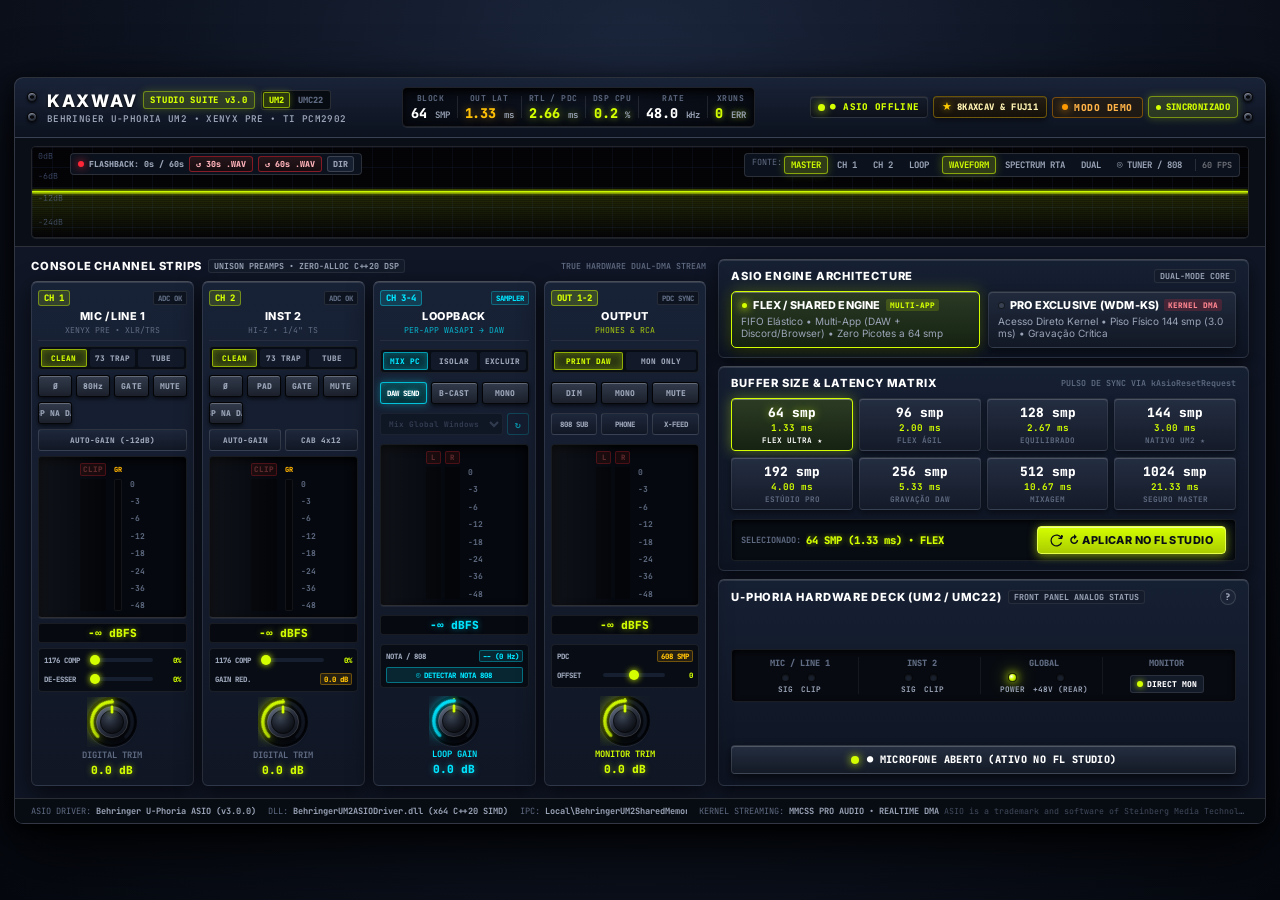
==== commit 5ccdaeaf: "feat(driver): DSP fora do caminho da DAW por padrao (ADR 0004) Por padrao a captura ASIO sai bit-per" ====
--- a/panel/web/index.html
+++ b/panel/web/index.html
@@ -197,6 +197,11 @@
               <button class="btn-tactile btn-mute-ch" id="btnMute1" title="Mute Instantâneo deste canal">MUTE</button>
             </div>
 
+            <!-- ADR 0004: DSP no caminho da DAW e opt-in (padrao: DAW recebe a captura bit-perfect) -->
+            <div class="tactile-buttons-row">
+              <button class="btn-tactile" id="btnDawDsp1" title="Desligado (padrão): a DAW grava a entrada limpa, bit-perfect. Ligado: a DAW grava com o DSP deste canal (preamp, gate, HPF, compressor). Discord/bridge e monitor recebem o DSP sempre.">DSP NA DAW</button>
+            </div>
+
             <!-- Barra Utilitária: Smart Auto-Gain -->
             <div class="strip-utility-bar">
               <button class="btn-utility-action" id="btnAutoGain1" title="Calibra automaticamente o Digital Trim para cravar picos vocais em -12 dBFS">AUTO-GAIN (-12dB)</button>
@@ -280,6 +285,11 @@
               <button class="btn-tactile btn-mute-ch" id="btnMute2" title="Mute Instantâneo deste canal">MUTE</button>
             </div>
 
+            <!-- ADR 0004: DSP no caminho da DAW e opt-in (padrao: DAW recebe a captura bit-perfect) -->
+            <div class="tactile-buttons-row">
+              <button class="btn-tactile" id="btnDawDsp2" title="Desligado (padrão): a DAW grava a entrada limpa, bit-perfect. Ligado: a DAW grava com o DSP deste canal (preamp, gate, HPF, compressor). Discord/bridge e monitor recebem o DSP sempre.">DSP NA DAW</button>
+            </div>
+
             <!-- Barra Utilitária: Auto-Gain + Cab Sim 4x12 -->
             <div class="strip-utility-bar">
               <button class="btn-utility-action half-util" id="btnAutoGain2" title="Calibra automaticamente o nível de entrada Hi-Z para -12 dBFS">AUTO-GAIN</button>
@@ -430,8 +440,8 @@
 
             <!-- Seletor de Roteamento DSP: Print DAW vs Monitor Only -->
             <div class="strip-mode-bar" title="Define se o DSP (Preamp/Comp/De-Ess) é gravado no DAW ou ouvido apenas na monitoração">
-              <button class="btn-strip-mode active" id="btnDspPrint" data-mononly="0" title="Grava o sinal processado pelo DSP diretamente no DAW">PRINT DAW</button>
-              <button class="btn-strip-mode" id="btnDspMonOnly" data-mononly="1" title="Envia sinal limpo (Dry) ao DAW e aplica DSP apenas na monitoração">MON ONLY</button>
+              <button class="btn-strip-mode active" id="btnDspPrint" data-mononly="0" title="Monitor sem o DSP extra nos fones. O que vai para a DAW é definido por canal (DSP NA DAW)">PRINT DAW</button>
+              <button class="btn-strip-mode" id="btnDspMonOnly" data-mononly="1" title="Soma o DSP dos canais nos fones (monitoração). O que vai para a DAW é definido por canal (DSP NA DAW)">MON ONLY</button>
             </div>
 
             <!-- Botões Táticos de Saída -->
